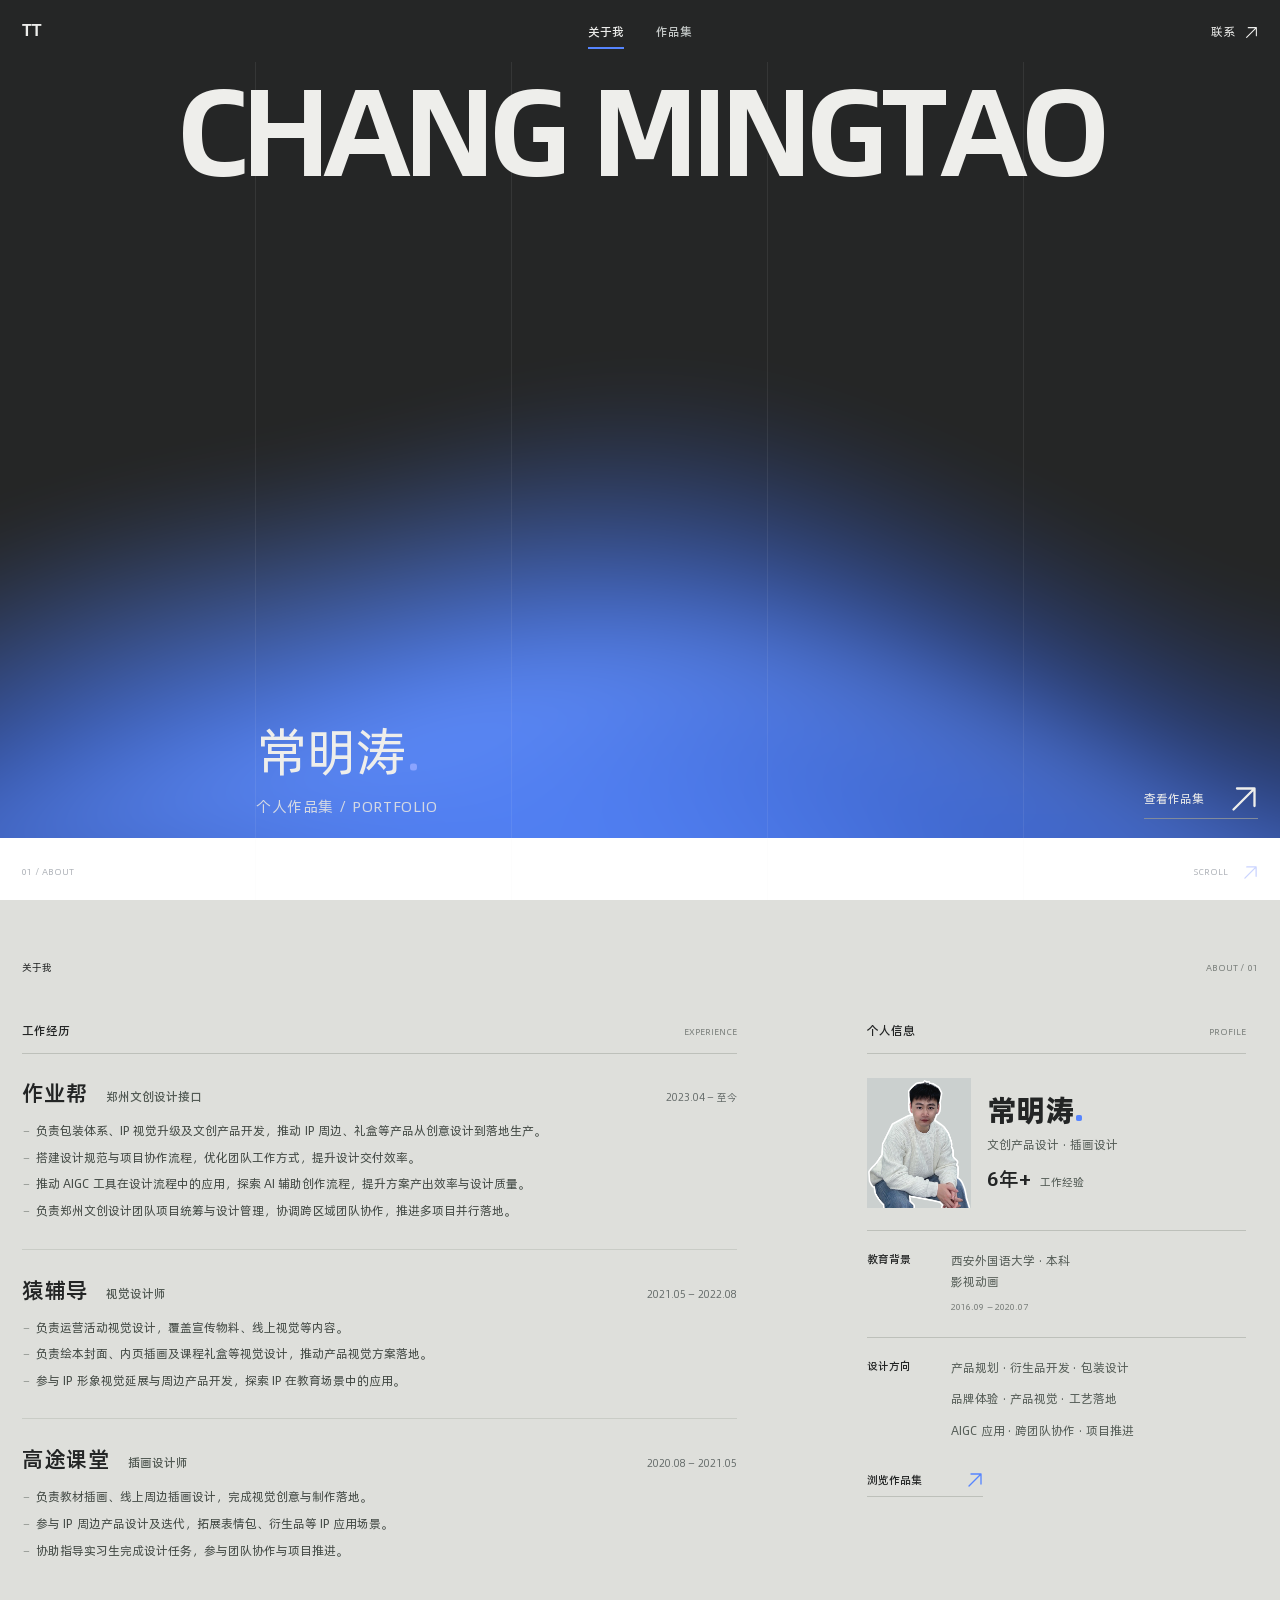
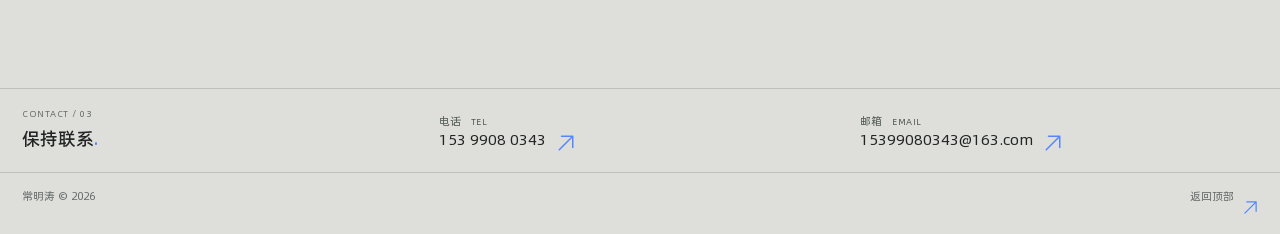
==== index.html @ 7da1fad6 "Remove closing page and return to workflow cover" ====
<!doctype html>
<html lang="zh-CN">
  <head>
    <meta charset="UTF-8" />
    <meta name="viewport" content="width=device-width, initial-scale=1.0" />
    <meta name="theme-color" content="#252626" />
    <meta name="description" content="常明涛的个人作品集：产品系列开发、产品设计、品牌视觉与设计流程，展示从创意到落地的文创设计实践。" />
    <meta property="og:type" content="website" />
    <meta property="og:locale" content="zh_CN" />
    <meta property="og:title" content="常明涛 — 个人作品集" />
    <meta property="og:description" content="产品系列开发 · 产品设计 · 品牌视觉 · 设计流程" />
    <title>常明涛 — 个人作品集</title>
    <link rel="icon" type="image/svg+xml" href="./favicon.svg" />
    <link rel="stylesheet" href="./styles-minimal.css?v=20261029-no-thanks" />
    <script src="./script-minimal.js?v=20261029-no-thanks" defer></script>
    <script src="./water-flow.js?v=20261028-cover33" defer></script>
  </head>
  <body data-view="about">
    <div class="site-background" aria-hidden="true"><div class="hero-grid"><i></i><i></i><i></i><i></i></div></div>
    <svg class="shape-definitions" width="0" height="0" aria-hidden="true" focusable="false">
      <defs>
        <!-- Matching quarter-width tabs; all four folder bodies share one top edge. -->
        <clipPath id="folderCover1" clipPathUnits="objectBoundingBox"><path d="M 0 .08 Q 0 .06 .006 .048 L .025 .012 Q .032 0 .045 0 H .205 Q .218 0 .225 .012 L .244 .048 Q .25 .06 .262 .06 H .988 Q 1 .06 1 .08 V .98 Q 1 1 .988 1 H .012 Q 0 1 0 .98 Z" /></clipPath>
        <clipPath id="folderCover2" clipPathUnits="objectBoundingBox"><path d="M .012 .06 H .25 L .275 .012 Q .282 0 .295 0 H .455 Q .468 0 .475 .012 L .5 .06 H .988 Q 1 .06 1 .08 V .98 Q 1 1 .988 1 H .012 Q 0 1 0 .98 V .08 Q 0 .06 .012 .06 Z" /></clipPath>
        <clipPath id="folderCover3" clipPathUnits="objectBoundingBox"><path d="M .012 .06 H .5 L .525 .012 Q .532 0 .545 0 H .705 Q .718 0 .725 .012 L .75 .06 H .988 Q 1 .06 1 .08 V .98 Q 1 1 .988 1 H .012 Q 0 1 0 .98 V .08 Q 0 .06 .012 .06 Z" /></clipPath>
        <clipPath id="folderCover4" clipPathUnits="objectBoundingBox"><path d="M .012 .06 H .738 Q .75 .06 .756 .048 L .775 .012 Q .782 0 .795 0 H .955 Q .968 0 .975 .012 L .994 .048 Q 1 .06 1 .08 V .98 Q 1 1 .988 1 H .012 Q 0 1 0 .98 V .08 Q 0 .06 .012 .06 Z" /></clipPath>
        <clipPath id="folderCoverMobile1" clipPathUnits="objectBoundingBox"><path d="M 0 .13 Q 0 .1 .006 .08 L .025 .02 Q .032 0 .045 0 H .205 Q .218 0 .225 .02 L .244 .08 Q .25 .1 .27 .1 H .98 Q 1 .1 1 .13 V .98 Q 1 1 .98 1 H .02 Q 0 1 0 .98 Z" /></clipPath>
        <clipPath id="folderCoverMobile2" clipPathUnits="objectBoundingBox"><path d="M .02 .1 H .25 L .275 .02 Q .282 0 .295 0 H .455 Q .468 0 .475 .02 L .5 .1 H .98 Q 1 .1 1 .13 V .98 Q 1 1 .98 1 H .02 Q 0 1 0 .98 V .13 Q 0 .1 .02 .1 Z" /></clipPath>
        <clipPath id="folderCoverMobile3" clipPathUnits="objectBoundingBox"><path d="M .02 .1 H .5 L .525 .02 Q .532 0 .545 0 H .705 Q .718 0 .725 .02 L .75 .1 H .98 Q 1 .1 1 .13 V .98 Q 1 1 .98 1 H .02 Q 0 1 0 .98 V .13 Q 0 .1 .02 .1 Z" /></clipPath>
        <clipPath id="folderCoverMobile4" clipPathUnits="objectBoundingBox"><path d="M .02 .1 H .73 Q .75 .1 .756 .08 L .775 .02 Q .782 0 .795 0 H .955 Q .968 0 .975 .02 L .994 .08 Q 1 .1 1 .13 V .98 Q 1 1 .98 1 H .02 Q 0 1 0 .98 V .13 Q 0 .1 .02 .1 Z" /></clipPath>
      </defs>
    </svg>
    <a class="skip-link" href="#main">跳到内容</a>
    <header class="site-header">
      <button class="brand-menu-button" type="button" aria-expanded="false" aria-controls="siteMenu" aria-label="打开网站导航"><span class="brand" aria-hidden="true"><span>T</span><span class="brand-reveal">I</span><span>T</span><span class="brand-reveal">O<span class="brand-underscore">_</span></span></span></button>
      <nav class="main-nav" aria-label="主导航">
        <a href="#about" data-view="about" aria-current="page">关于我</a>
        <a href="#portfolio" data-view="work">作品集</a>
      </nav>
      <a class="contact-link" href="#contact">联系 <span aria-hidden="true">↗</span></a>
    </header>

    <nav class="site-menu" id="siteMenu" aria-label="网站导航" aria-hidden="true" inert>
      <a href="#about">关于我<span>↗</span></a>
      <a href="#portfolio">作品集<span>↗</span></a>
      <a href="#work-collection">产品系列开发<span>↗</span></a>
      <a href="#work-product">产品设计<span>↗</span></a>
      <a href="#work-visual">品牌视觉设计<span>↗</span></a>
      <a href="#work-workflow">设计流程<span>↗</span></a>
      <a href="#contact">联系方式<span>↗</span></a>
    </nav>

    <main id="main" tabindex="-1">
      <section class="page about-page" id="aboutPage" aria-label="关于我">
        <div class="hero">
          <div class="hero-glow" aria-hidden="true"></div>
          <h1 class="name-title">CHANG MINGTAO</h1>
          <div class="hero-bottom">
            <div class="hero-identity"><p>常明涛<span aria-hidden="true">.</span></p><span>个人作品集 / PORTFOLIO</span></div>
            <a class="explore-link" href="#portfolio">查看作品集 <span aria-hidden="true">↗</span></a>
          </div>
          <div class="hero-foot"><span>01 / ABOUT</span><a href="#profile" aria-label="向下查看个人介绍">SCROLL <span aria-hidden="true">↓</span></a></div>
        </div>

        <section class="profile-section" id="profile" aria-labelledby="profileTitle">
          <div class="section-meta"><h2 id="profileTitle">关于我</h2><span>ABOUT / 01</span></div>
          <div class="profile-layout">
            <div class="experience-column">
              <h3 class="profile-label">工作经历 <span>EXPERIENCE</span></h3>
              <ol class="experience-list">
                <li>
                  <div class="experience-heading"><div class="experience-title"><h4>作业帮</h4><span class="experience-role">郑州文创设计接口</span></div><span class="experience-date">2023.04 — 至今</span></div>
                  <ul class="experience-description">
                    <li>负责包装体系、IP 视觉升级及文创产品开发，推动 IP 周边、礼盒等产品从创意设计到落地生产。</li>
                    <li>搭建设计规范与项目协作流程，优化团队工作方式，提升设计交付效率。</li>
                    <li>推动 AIGC 工具在设计流程中的应用，探索 AI 辅助创作流程，提升方案产出效率与设计质量。</li>
                    <li>负责郑州文创设计团队项目统筹与设计管理，协调跨区域团队协作，推进多项目并行落地。</li>
                  </ul>
                </li>
                <li>
                  <div class="experience-heading"><div class="experience-title"><h4>猿辅导</h4><span class="experience-role">视觉设计师</span></div><span class="experience-date">2021.05 — 2022.08</span></div>
                  <ul class="experience-description">
                    <li>负责运营活动视觉设计，覆盖宣传物料、线上视觉等内容。</li>
                    <li>负责绘本封面、内页插画及课程礼盒等视觉设计，推动产品视觉方案落地。</li>
                    <li>参与 IP 形象视觉延展与周边产品开发，探索 IP 在教育场景中的应用。</li>
                  </ul>
                </li>
                <li>
                  <div class="experience-heading"><div class="experience-title"><h4>高途课堂</h4><span class="experience-role">插画设计师</span></div><span class="experience-date">2020.08 — 2021.05</span></div>
                  <ul class="experience-description">
                    <li>负责教材插画、线上周边插画设计，完成视觉创意与制作落地。</li>
                    <li>参与 IP 周边产品设计及迭代，拓展表情包、衍生品等 IP 应用场景。</li>
                    <li>协助指导实习生完成设计任务，参与团队协作与项目推进。</li>
                  </ul>
                </li>
              </ol>
            </div>
            <aside class="personal-column" aria-label="个人信息">
              <h3 class="profile-label">个人信息 <span>PROFILE</span></h3>
              <div class="personal-heading">
                <div class="personal-name"><h4>常明涛<span aria-hidden="true">.</span></h4><p>文创产品设计 · 插画设计</p><div class="experience-years"><strong>6年+</strong><span>工作经验</span></div></div>
                <div class="portrait-placeholder"><img src="./assets/portfolio/portrait.webp" alt="常明涛的个人照片" width="900" height="1015" loading="lazy" /></div>
              </div>
              <div class="personal-block"><h4>教育背景</h4><p>西安外国语大学 · 本科</p><p>影视动画</p><span class="personal-date">2016.09 — 2020.07</span></div>
              <div class="personal-block personal-skills"><h4>设计方向</h4><p>产品规划 · 衍生品开发 · 包装设计</p><p>品牌体验 · 产品视觉 · 工艺落地</p><p>AIGC 应用 · 跨团队协作 · 项目推进</p></div>
              <a class="text-link" href="#portfolio">浏览作品集 <span aria-hidden="true">↗</span></a>
            </aside>
          </div>
        </section>
      </section>

      <section class="page work-page" id="workPage" aria-label="作品集" hidden>
        <div class="archive-heading">
          <h1>PORTFOLIO</h1>
          <div class="archive-foot"><span>01 — 04</span><p class="archive-note">产品 / 视觉 / 流程</p><a href="#work-collection">向下浏览 <span aria-hidden="true">↓</span></a></div>
        </div>
        <div class="work-list">
          <article class="work-entry" id="work-collection" data-folder="产品系列开发">
            <a class="folder-tab-link" href="#work-collection">产品系列开发</a>
            <div class="cover-image-slot"><img src="./assets/portfolio/doodle-collection.svg" alt="产品系列开发 · 手绘立方体" width="128" height="128" loading="lazy" /></div>
            <div class="project-index" role="group" aria-label="产品系列开发项目目录" tabindex="0">
              <div class="project-preview" aria-hidden="true"><img src="./assets/portfolio/hd/page-05.jpg" alt="" width="2400" height="1350" loading="lazy" /><span class="project-preview-caption">01 / 领航计划 · 水手分</span><span class="project-preview-hint">移入查看项目目录</span></div>
              <div class="project-index-label"><span><strong>产品系列开发</strong><span>PRODUCT COLLECTIONS</span></span><span>03 PROJECTS</span></div>
              <ol class="project-index-list">
                <li><button class="project-index-button" type="button" data-category="collection" data-project-title="领航计划 · 水手分" data-project-summary="围绕品牌 IP 雪球，建立 V1—V8 成长奖励机制，覆盖产品规划、商品设计、包装与打样。" aria-haspopup="dialog"><span class="project-order">01</span><span class="project-text"><strong>领航计划 · 水手分</strong></span><span class="project-direction" aria-hidden="true">↗</span></button></li>
                <li><button class="project-index-button" type="button" data-category="collection" data-project-title="品牌礼赠与用户运营商品" data-project-summary="以品牌 IP 为核心，开发 2026 日历、端午礼盒与积分商城商品，连接企业礼赠与用户日常场景。" aria-haspopup="dialog"><span class="project-order">02</span><span class="project-text"><strong>品牌礼赠与用户运营商品</strong></span><span class="project-direction" aria-hidden="true">↗</span></button></li>
                <li><button class="project-index-button" type="button" data-category="collection" data-project-title="阅读文创与续报激励" data-project-summary="将阅读内容转化为便笺本、夹子、徽章及旋转冰箱贴，延展阅读陪伴、互动与学习激励体验。" aria-haspopup="dialog"><span class="project-order">03</span><span class="project-text"><strong>阅读文创与续报激励</strong></span><span class="project-direction" aria-hidden="true">↗</span></button></li>
              </ol>
            </div>
            <div class="work-showcase"><button class="project-card" type="button" data-category="collection" aria-label="全屏查看产品系列开发作品" aria-haspopup="dialog"><span class="card-number">01 / 04</span><span class="card-cover-content"><span class="card-eyebrow">PRODUCT<br />COLLECTIONS</span></span><span class="card-arrow" aria-hidden="true">↗</span><span class="card-hint" aria-hidden="true">点击查看完整作品</span></button></div>
          </article>
          <article class="work-entry" id="work-product" data-folder="产品设计">
            <a class="folder-tab-link" href="#work-product">产品设计</a>
            <div class="cover-image-slot"><img src="./assets/portfolio/doodle-product.svg" alt="产品设计 · 手绘调色盘" width="128" height="128" loading="lazy" /></div>
            <div class="project-index" role="group" aria-label="产品设计项目目录" tabindex="0">
              <div class="project-preview" aria-hidden="true"><img src="./assets/portfolio/hd/page-29.jpg" alt="" width="2400" height="1350" loading="lazy" /><span class="project-preview-caption">01 / 超级自然拼读</span><span class="project-preview-hint">移入查看项目目录</span></div>
              <div class="project-index-label"><span><strong>产品设计</strong><span>PRODUCT DESIGN</span></span><span>04 PROJECTS</span></div>
              <ol class="project-index-list">
                <li><button class="project-index-button" type="button" data-category="product" data-project-title="超级自然拼读" data-project-summary="通过 26 字母 IP 系统与可动结构，将字母、发音与拼读关系转化为可视、可操作的学习体验。" aria-haspopup="dialog"><span class="project-order">01</span><span class="project-text"><strong>超级自然拼读</strong></span><span class="project-direction" aria-hidden="true">↗</span></button></li>
                <li><button class="project-index-button" type="button" data-category="product" data-project-title="双语阅读学习礼盒升级" data-project-summary="从 1.0 迭代至 2.0，围绕多阶段阅读、学习打卡与视觉风格，优化产品的长期使用体验。" aria-haspopup="dialog"><span class="project-order">02</span><span class="project-text"><strong>双语阅读学习礼盒升级</strong></span><span class="project-direction" aria-hidden="true">↗</span></button></li>
                <li><button class="project-index-button" type="button" data-category="product" data-project-title="猿编程系统班礼盒" data-project-summary="以动手搭建、设备连接和游戏控制，将编程中的输入、指令与反馈转化为实体互动体验。" aria-haspopup="dialog"><span class="project-order">03</span><span class="project-text"><strong>猿编程系统班礼盒</strong></span><span class="project-direction" aria-hidden="true">↗</span></button></li>
                <li><button class="project-index-button" type="button" data-category="product" data-project-title="其他礼盒设计" data-project-summary="包含满分英语大通关与个人 IP 产品，探索不同内容与使用场景中的产品表达。" aria-haspopup="dialog"><span class="project-order">04</span><span class="project-text"><strong>其他礼盒设计</strong></span><span class="project-direction" aria-hidden="true">↗</span></button></li>
              </ol>
            </div>
            <div class="work-showcase"><button class="project-card" type="button" data-category="product" aria-label="全屏查看产品设计作品" aria-haspopup="dialog"><span class="card-number">02 / 04</span><span class="card-cover-content"><span class="card-eyebrow">PRODUCT<br />DESIGN</span></span><span class="card-arrow" aria-hidden="true">↗</span><span class="card-hint" aria-hidden="true">点击查看完整作品</span></button></div>
          </article>
          <article class="work-entry" id="work-visual" data-folder="品牌视觉设计">
            <a class="folder-tab-link" href="#work-visual">品牌视觉设计</a>
            <div class="cover-image-slot"><img src="./assets/portfolio/doodle-visual.svg" alt="品牌视觉设计 · 手绘标签" width="128" height="128" loading="lazy" /></div>
            <div class="project-index" role="group" aria-label="品牌视觉设计项目目录" tabindex="0">
              <div class="project-preview" aria-hidden="true"><img src="./assets/portfolio/hd/page-45.jpg" alt="" width="2400" height="1350" loading="lazy" /><span class="project-preview-caption">01 / 校园招聘活动视觉</span><span class="project-preview-hint">移入查看项目目录</span></div>
              <div class="project-index-label"><span><strong>品牌视觉设计</strong><span>BRAND VISUAL DESIGN</span></span><span>03 PROJECTS</span></div>
              <ol class="project-index-list">
                <li><button class="project-index-button" type="button" data-category="visual" data-project-title="校园招聘活动视觉" data-project-summary="以统一主视觉延展招聘详情页、公众号与线下易拉宝，形成跨媒介的活动视觉系统。" aria-haspopup="dialog"><span class="project-order">01</span><span class="project-text"><strong>校园招聘活动视觉</strong></span><span class="project-direction" aria-hidden="true">↗</span></button></li>
                <li><button class="project-index-button" type="button" data-category="visual" data-project-title="城市主题 KV" data-project-summary="以城市标志性建筑结合中国风插画，应用于拉新礼盒教材封面，并支持系列化延展。" aria-haspopup="dialog"><span class="project-order">02</span><span class="project-text"><strong>城市主题 KV</strong></span><span class="project-direction" aria-hidden="true">↗</span></button></li>
                <li><button class="project-index-button" type="button" data-category="visual" data-project-title="传统文化视觉探索" data-project-summary="围绕元宵、七夕与中秋，提取传统文化符号与节日情感，探索当代东方视觉表达。" aria-haspopup="dialog"><span class="project-order">03</span><span class="project-text"><strong>传统文化视觉探索</strong></span><span class="project-direction" aria-hidden="true">↗</span></button></li>
              </ol>
            </div>
            <div class="work-showcase"><button class="project-card" type="button" data-category="visual" aria-label="全屏查看品牌视觉设计作品" aria-haspopup="dialog"><span class="card-number">03 / 04</span><span class="card-cover-content"><span class="card-eyebrow">BRAND VISUAL<br />DESIGN</span></span><span class="card-arrow" aria-hidden="true">↗</span><span class="card-hint" aria-hidden="true">点击查看完整作品</span></button></div>
          </article>
          <article class="work-entry" id="work-workflow" data-folder="设计流程">
            <a class="folder-tab-link" href="#work-workflow">设计流程</a>
            <div class="cover-image-slot"><img src="./assets/portfolio/doodle-workflow.svg" alt="设计流程 · 手绘循环箭头" width="128" height="128" loading="lazy" /></div>
            <div class="project-index" role="group" aria-label="设计流程项目目录" tabindex="0">
              <div class="project-preview" aria-hidden="true"><img src="./assets/portfolio/hd/page-56.jpg" alt="" width="2400" height="1350" loading="lazy" /><span class="project-preview-caption">01 / AIGC 封面视觉系统</span><span class="project-preview-hint">移入查看项目目录</span></div>
              <div class="project-index-label"><span><strong>设计流程</strong><span>DESIGN WORKFLOW</span></span><span>03 PROJECTS</span></div>
              <ol class="project-index-list">
                <li><button class="project-index-button" type="button" data-category="workflow" data-project-title="AIGC 封面视觉系统" data-project-summary="从受众与风格策略，到 AI 探索、关键词沉淀和版式控制，构建统一的系列封面视觉。" aria-haspopup="dialog"><span class="project-order">01</span><span class="project-text"><strong>AIGC 封面视觉系统</strong></span><span class="project-direction" aria-hidden="true">↗</span></button></li>
                <li><button class="project-index-button" type="button" data-category="workflow" data-project-title="设计流程优化" data-project-summary="针对高频物料建立分层流程，通过标准化模板与 AIGC 辅助，提升方案产出与视觉统一效率。" aria-haspopup="dialog"><span class="project-order">02</span><span class="project-text"><strong>设计流程优化</strong></span><span class="project-direction" aria-hidden="true">↗</span></button></li>
                <li><button class="project-index-button" type="button" data-category="workflow" data-project-title="关键词沉淀库" data-project-summary="基于真实设计需求，通过 Codex 辅助开发关键词管理工具，支持案例管理、标签检索与 Prompt 复制编辑。" aria-haspopup="dialog"><span class="project-order">03</span><span class="project-text"><strong>关键词沉淀库</strong></span><span class="project-direction" aria-hidden="true">↗</span></button></li>
              </ol>
            </div>
            <div class="work-showcase"><button class="project-card" type="button" data-category="workflow" aria-label="全屏查看设计流程作品" aria-haspopup="dialog"><span class="card-number">04 / 04</span><span class="card-cover-content"><span class="card-eyebrow">DESIGN<br />WORKFLOW</span></span><span class="card-arrow" aria-hidden="true">↗</span><span class="card-hint" aria-hidden="true">点击查看完整作品</span></button></div>
          </article>
        </div>
      </section>

      <section class="contact-section" id="contact" aria-labelledby="contactTitle">
        <div class="contact-intro"><span class="quiet-label">CONTACT / 03</span><h2 id="contactTitle">保持联系<span aria-hidden="true">.</span></h2></div>
        <address class="contact-methods">
          <div class="contact-method"><span class="contact-method-label">电话 <span>TEL</span></span><a class="contact-value" href="tel:15399080343">153 9908 0343</a><a class="contact-method-arrow" href="tel:15399080343" aria-label="拨打电话">↗</a></div>
          <div class="contact-method"><span class="contact-method-label">邮箱 <span>EMAIL</span></span><a class="contact-value" href="mailto:15399080343@163.com">15399080343@163.com</a><a class="contact-method-arrow" href="mailto:15399080343@163.com" aria-label="发送邮件">↗</a></div>
        </address>
      </section>
    </main>
    <footer class="site-footer"><span>常明涛 © 2026</span><a href="#top">返回顶部 <span aria-hidden="true">↑</span></a></footer>

    <dialog class="detail-dialog" id="projectDialog" aria-labelledby="detailTitle" aria-describedby="detailDescription">
      <div class="detail-header"><button class="detail-close" type="button" autofocus><span aria-hidden="true">←</span> 返回</button><span id="detailIndex">01 / 04</span><span>PROJECT</span></div>
      <div class="detail-layout">
        <aside class="detail-meta" tabindex="0" aria-label="项目目录与介绍，移入或聚焦展开">
          <span class="quiet-label" id="detailCategoryLabel">作品详情</span><h2 id="detailTitle">产品系列开发</h2>
          <p class="detail-description" id="detailDescription"></p>
          <dl class="detail-facts" id="detailFacts"></dl>
          <div class="detail-story" id="detailStory"></div>
          <nav class="detail-projects" id="detailProjects" aria-label="板块内项目"></nav>
        </aside>
        <div class="detail-images"><div class="detail-gallery" id="detailGallery"></div><button class="detail-next" type="button"><span class="detail-next-label">下一板块</span><span aria-hidden="true">→</span></button></div>
      </div>
    </dialog>
    <dialog class="image-dialog" id="imageDialog" aria-label="作品大图"><div class="image-toolbar"><span id="imageCaption"></span><button class="image-close" type="button" autofocus>关闭大图 <span aria-hidden="true">×</span></button></div><div class="image-stage"><img id="expandedImage" alt="" /></div></dialog>
  </body>
</html>
---- styles-minimal.css ----
@import url('./portfolio-font.css?v=20261029-local');

/* Local display face stays optional; Chinese text uses Alibaba's hosted web font. */
@font-face {
  font-family: 'Portfolio Display';
  src: local('Poppins-Black'), local('Poppins Black');
  font-style: normal;
  font-weight: 900;
  font-display: swap;
}

:root {
  --paper: #dedfdb;
  --ink: #232525;
  --dark: #252626;
  --cover-flow: #456fe9;
  --muted: #7c817d;
  --line: #bdc0ba;
  --blue: #5685ff;
  --header-height: 62px;
  --category-height: 0px;
  --gutter: 22px;
  --grid-columns: 12;
  --grid-gap: 14px;
  --font-cn: 'Portfolio Chinese', 'Alibaba PuHuiTi 2.0', 'PingFang SC', 'Microsoft YaHei', sans-serif;
  --sans: var(--font-cn);
  --display: 'Portfolio Display', 'Arial Black', Impact, sans-serif;
  --mono: 'SFMono-Regular', Consolas, var(--font-cn), monospace;
  font-family: var(--sans);
  font-weight: 450;
  font-synthesis: none;
  -webkit-font-smoothing: antialiased;
  text-rendering: optimizeLegibility;
}

* { box-sizing: border-box; }
html { scroll-behavior: smooth; scroll-padding-top: var(--header-height); }
html[data-view='work'] { scroll-snap-type: none; }
html[data-view='work'] .archive-heading,
html[data-view='work'] .work-entry,
html[data-view='work'] .contact-section { scroll-snap-align: none; scroll-snap-stop: normal; }
body { margin: 0; color: var(--ink); background: var(--dark); }
.site-background { position: fixed; inset: 0; z-index: 0; overflow: hidden; pointer-events: none; background: radial-gradient(ellipse at 65% 120%, var(--cover-flow), var(--dark) 68%); }
main, .site-footer { position: relative; z-index: 1; }
button, a { color: inherit; font: inherit; -webkit-tap-highlight-color: transparent; }
a { text-decoration: none; }
button { cursor: pointer; }
button, h1, h2, p { margin: 0; }
button { border: 0; }
[hidden] { display: none !important; }
.shape-definitions { position: absolute; overflow: hidden; pointer-events: none; }
::selection { color: white; background: var(--blue); }
a:focus-visible, button:focus-visible { outline: 2px solid var(--blue); outline-offset: 5px; }
main:focus { outline: none; }
.skip-link { position: fixed; left: var(--gutter); top: -80px; z-index: 100; padding: 12px; background: var(--paper); color: var(--ink); }
.skip-link:focus { top: 10px; }

.motion-ready .motion-reveal { opacity: 0; transform: translate3d(0, 22px, 0); transition: opacity .72s ease, transform .85s cubic-bezier(.2,.7,.2,1); }
.motion-ready .motion-reveal.is-visible { opacity: 1; transform: translate3d(0, 0, 0); }
.motion-ready .motion-stagger > * { opacity: 0; transform: translate3d(0, 13px, 0); transition: opacity .48s ease, transform .62s cubic-bezier(.2,.7,.2,1); }
.motion-ready .motion-stagger.is-visible > * { opacity: 1; transform: translate3d(0, 0, 0); }
.motion-ready .motion-stagger.is-visible > *:nth-child(2) { transition-delay: 70ms; }
.motion-ready .motion-stagger.is-visible > *:nth-child(3) { transition-delay: 130ms; }
.motion-ready .motion-stagger.is-visible > *:nth-child(4) { transition-delay: 190ms; }
.motion-ready .motion-stagger.is-visible > *:nth-child(5) { transition-delay: 250ms; }

.cover-transition-overlay { z-index: 30; pointer-events: none; overflow: hidden; }

.site-header {
  position: sticky;
  top: 0;
  z-index: 52;
  display: grid;
  grid-template-columns: repeat(var(--grid-columns), minmax(0, 1fr));
  column-gap: var(--grid-gap);
  align-items: center;
  height: var(--header-height);
  padding: 0 var(--gutter);
  color: var(--ink);
  background: var(--paper);
}
body[data-view='about'] .site-header { color: #ededeb; background: var(--dark); }
body[data-view='work'] .site-header { color: #ededeb; background: var(--dark); }
.brand-menu-button { position: relative; grid-column: 1 / span 3; justify-self: start; display: flex; align-items: center; min-width: 42px; min-height: 42px; padding: 8px 0; background: transparent; }
.brand { display: inline-flex; align-items: baseline; width: fit-content; font-family: Arial, var(--sans); font-size: 16px; font-weight: 700; }
.brand-reveal { display: inline-block; max-width: 0; overflow: hidden; opacity: 0; white-space: nowrap; transform: translateX(-4px); transition: max-width .42s cubic-bezier(.2,.8,.2,1), opacity .24s ease, transform .42s cubic-bezier(.2,.8,.2,1); }
.brand-underscore { color: var(--blue); }
.brand-menu-button:is(:hover, :focus-visible, [aria-expanded='true']) .brand-reveal { max-width: 2em; opacity: 1; transform: translateX(0); }
.brand-menu-indicator { position: relative; display: grid; align-content: center; gap: 4px; width: 22px; height: 18px; }
.brand-menu-indicator i { display: block; width: 20px; height: 1px; background: currentColor; transition: transform .25s, width .25s; }
.brand-menu-button[aria-expanded='true'] .brand-menu-indicator i:first-child { transform: translateY(2.5px) rotate(45deg); }
.brand-menu-button[aria-expanded='true'] .brand-menu-indicator i:last-child { transform: translateY(-2.5px) rotate(-45deg); }
.site-menu { position: fixed; inset: 0 0 auto; z-index: 50; display: grid; gap: 0; padding: 76px var(--gutter) 22px; color: #f2f2f2; background: #222424; border-bottom: 1px solid #ffffff20; opacity: 0; visibility: hidden; transform: translateY(-14px); transition: opacity .32s ease, transform .32s ease, visibility .32s; }
.site-menu.is-open { opacity: 1; visibility: visible; transform: translateY(0); }
.site-menu a { display: flex; align-items: center; justify-content: space-between; min-height: 42px; font-size: 25px; font-weight: 600; line-height: 1.25; transition: color .2s, transform .25s; }
.site-menu.is-open a { animation: menu-arrive .48s both; }
.site-menu.is-open a:nth-child(2) { animation-delay: 35ms; }
.site-menu.is-open a:nth-child(3) { animation-delay: 70ms; }
.site-menu.is-open a:nth-child(4) { animation-delay: 105ms; }
.site-menu.is-open a:nth-child(5) { animation-delay: 140ms; }
.site-menu.is-open a:nth-child(6) { animation-delay: 175ms; }
.site-menu.is-open a:nth-child(7) { animation-delay: 210ms; }
@keyframes menu-arrive { from { opacity: 0; transform: translate3d(0, 14px, 0); } to { opacity: 1; transform: translate3d(0, 0, 0); } }
.site-menu a span { color: var(--blue); font: 17px Arial, sans-serif; opacity: 0; transform: translate(-5px, 5px); transition: opacity .2s, transform .2s; }
.site-menu a:hover { color: #aebfff; transform: translateX(5px); }
.site-menu a:hover span { opacity: 1; transform: translate(0); }
body.menu-open .site-header { color: #f2f2f2; background: #222424; }
body.menu-open { overflow: hidden; }
body.menu-open main, body.menu-open .site-footer { filter: blur(5px); transition: filter .32s ease; }
body:not(.menu-open) main, body:not(.menu-open) .site-footer { transition: filter .32s ease; }
.main-nav { grid-column: 5 / span 4; justify-self: center; display: flex; align-items: center; gap: 32px; height: 100%; }
.main-nav a { position: relative; display: flex; align-items: center; height: 100%; color: #c3c7c6; font-size: 12px; font-weight: 600; transition: color .2s; }
.main-nav a:hover, .main-nav a[aria-current] { color: inherit; }
.main-nav a::after { position: absolute; right: 0; bottom: 13px; left: 0; height: 2px; background: var(--blue); content: ''; transform: scaleX(0); transition: transform .25s; }
.main-nav a[aria-current]::after { transform: scaleX(1); }
.contact-link { grid-column: 11 / span 2; justify-self: end; font-size: 12px; }
.contact-link span { display: inline-block; margin-left: 7px; transition: transform .2s; }
.contact-link:hover span { color: var(--blue); transform: translate(2px, -2px); }

/* The opening is a single typographic canvas, not a stack of content modules. */
.hero { position: relative; isolation: isolate; display: grid; grid-template-columns: repeat(var(--grid-columns), minmax(0, 1fr)); grid-template-rows: auto 1fr auto auto; column-gap: var(--grid-gap); min-height: calc(100svh - var(--header-height)); padding: 8px var(--gutter) 20px; overflow: hidden; background: transparent; color: #eeeeeb; }
.name-title { grid-column: 1 / -1; position: relative; z-index: 2; width: 100%; font-family: var(--font-cn); font-size: clamp(28px, 9.6vw, 210px); line-height: 1.04; letter-spacing: -.065em; font-weight: 900; text-align: center; white-space: nowrap; }
.hero-grid { position: absolute; inset: 0; z-index: 1; display: grid; grid-template-columns: repeat(5, minmax(0, 1fr)); pointer-events: none; }
.hero-grid i { position: relative; border-right: 1px solid rgba(235, 240, 240, .08); }
.hero-grid i::after { position: absolute; top: -32%; right: -1px; width: 2px; height: 32%; background: linear-gradient(180deg, transparent, #aebde45c 46%, #edf0f386 52%, transparent); filter: blur(.4px); animation: grid-light-pass 8.5s cubic-bezier(.45,0,.55,1) infinite; content: ''; }
.hero-grid i:nth-child(2)::after { animation-delay: -2.1s; }
.hero-grid i:nth-child(3)::after { animation-delay: -4.6s; }
.hero-grid i:nth-child(4)::after { animation-delay: -6.4s; }
@keyframes grid-light-pass { 0%, 12% { top: -32%; opacity: 0; } 20% { opacity: .9; } 78% { opacity: .7; } 100% { top: 104%; opacity: 0; } }
.hero-glow { display: none; }
.fluid-canvas { display: block; width: 100%; height: 100%; pointer-events: none; }
.site-background > .fluid-canvas { position: absolute; inset: 0; }
.hero-bottom { grid-column: 1 / -1; display: grid; grid-template-columns: repeat(var(--grid-columns), minmax(0, 1fr)); column-gap: var(--grid-gap); align-items: end; width: 100%; margin: auto 0 46px; padding-top: 180px; }
.hero-identity { grid-column: 3 / span 5; margin-left: calc(100vw / 30 - (2 * var(--gutter)) / 3 - var(--grid-gap) / 6); }
.hero-identity p { margin-bottom: 14px; font-size: 52px; font-weight: 450; line-height: 1.15; letter-spacing: -.025em; }
.hero-identity p > span { color: #8ba4ff; }
.hero-identity > span { color: #d3d8e4; font-size: 15px; font-weight: 450; line-height: 1.5; letter-spacing: .04em; }
.explore-link { grid-column: 10 / span 3; justify-self: end; display: flex; align-items: center; gap: 26px; flex-shrink: 0; padding-bottom: 5px; border-bottom: 1px solid #818b9c; font-size: 12px; }
.explore-link span { font-size: 24px; line-height: 1; transition: transform .2s; }
.explore-link:hover span { transform: translate(3px, -3px); }
.hero-foot { grid-column: 1 / -1; display: flex; justify-content: space-between; font: 9px var(--mono); color: #b1b5bb; }
.hero-foot a span { margin-left: 12px; color: #cbd5ff; }

.section-meta { display: flex; align-items: center; justify-content: space-between; font-size: 10px; }
.section-meta h2 { font-size: inherit; font-weight: 450; }
.section-meta > :last-child { font: 9px var(--mono); color: var(--muted); }
.profile-section { padding: 60px var(--gutter) 100px; scroll-margin-top: 20px; background: var(--paper); }
.profile-section > .section-meta { margin-bottom: 48px; }
.profile-layout { display: grid; grid-template-columns: repeat(var(--grid-columns), minmax(0, 1fr)); column-gap: var(--grid-gap); align-items: start; }
.experience-column { grid-column: 1 / span 7; min-width: 0; }
.personal-column { grid-column: 9 / span 4; min-width: 0; padding-inline: 12px; }
.profile-label { display: flex; align-items: baseline; justify-content: space-between; gap: 16px; margin: 0 0 24px; padding-bottom: 14px; border-bottom: 1px solid var(--line); font-size: 12px; font-weight: 600; }
.profile-label > span { color: var(--muted); font: 9px var(--mono); }
.experience-list { margin: 0; padding: 0; list-style: none; }
.experience-list > li { padding: 0 0 27px; }
.experience-list > li + li { padding-top: 25px; border-top: 1px solid #c9ccc6; }
.experience-heading { display: flex; align-items: baseline; justify-content: space-between; gap: 20px; }
.experience-title { display: flex; align-items: baseline; flex-wrap: wrap; gap: 18px; min-width: 0; }
.experience-heading h4 { margin: 0; font-size: 22px; font-weight: 750; }
.experience-date { color: #656c6a; font: 10px/1.6 var(--mono); white-space: nowrap; }
.experience-role { color: #535b55; font-size: 12px; font-weight: 450; }
.experience-title .experience-role { font-weight: 600; }
.experience-description { display: grid; gap: 6px; max-width: 47em; margin: 13px 0 0; padding: 0 5% 0 14px; color: #414843; font-size: 12px; font-weight: 450; line-height: 1.72; list-style: '—  '; }
.experience-description > li { padding: 0; }
.experience-description > li::marker { color: #8b918b; font-size: 10px; }
.personal-heading { display: flex; flex-direction: row-reverse; justify-content: flex-end; align-items: center; gap: 16px; }
.personal-name { min-width: 0; }
.personal-name h4 { margin: 0 0 6px; font-size: 30px; line-height: 1.2; font-weight: 1000; letter-spacing: -.04em; }
.personal-name h4 > span { color: var(--blue); }
.personal-name p { color: #535b55; font-size: 12px; font-weight: 450; line-height: 1.72; }
.personal-name p:first-of-type { margin: 0; font: 450 12px/1.7 var(--sans); }
.portrait-placeholder { position: relative; flex: 0 0 104px; width: 104px; height: 130px; overflow: hidden; background: #cbd0cf; }
.portrait-placeholder img { display: block; width: 100%; height: 100%; object-fit: cover; object-position: center top; }
.personal-block { display: grid; grid-template-columns: 68px minmax(0, 1fr); column-gap: 16px; margin-top: 22px; padding-top: 20px; border-top: 1px solid var(--line); }
.personal-block h4 { grid-column: 1; grid-row: 1 / span 4; margin: 0; font-size: 11px; font-weight: 600; }
.personal-block p { color: #535b55; font-size: 12px; font-weight: 450; line-height: 1.72; }
.personal-block p, .personal-date { grid-column: 2; }
.personal-block:nth-of-type(3) p + p { margin-top: 7px; }
.personal-date { display: block; margin-top: 8px; color: var(--muted); font: 9px/1.6 var(--mono); }
.experience-years { display: flex; align-items: baseline; gap: 9px; margin-top: 10px; color: #535b55; }
.experience-years strong { color: var(--ink); font-size: 20px; font-weight: 750; }
.experience-years span { font-size: 11px; font-weight: 450; }
.personal-skills { row-gap: 4px; }
.personal-skills h4 { grid-row: 1 / span 3; }
.personal-skills p { margin: 0; }
.personal-column .text-link { margin-top: 22px; font-size: 11px; font-weight: 600; }
.quiet-label { font-size: 11px; font-weight: 450; color: #686f69; line-height: 1.5; }
.text-skeleton { display: flex; flex-direction: column; gap: 13px; margin: 32px 0; }
.text-skeleton i { display: block; width: 100%; height: 16px; background: #bfc3bc; }
.text-skeleton i:nth-child(2) { width: 88%; }
.text-skeleton i:last-child { width: 62%; }
.text-skeleton-small { gap: 10px; margin: 40px 0 50px; }
.text-skeleton-small i { height: 5px; background: #c8cbc4; }
.text-skeleton-small i:nth-child(2) { width: 97%; }
.text-skeleton-small i:nth-child(3) { width: 86%; }
.text-skeleton-small i:last-child { width: 48%; }
.text-link { display: flex; width: fit-content; gap: 45px; padding: 8px 0; border-bottom: 1px solid var(--line); font-size: 12px; }
.text-link span { color: var(--blue); }

/* The four existing categories become four large, sequential cover frames. */
.work-page { padding: 0 var(--gutter); }
.archive-heading { position: relative; isolation: isolate; display: grid; grid-template-columns: repeat(var(--grid-columns), minmax(0, 1fr)); grid-template-rows: 1fr auto; column-gap: var(--grid-gap); align-items: start; min-height: calc(100svh - var(--header-height)); margin: 0 calc(-1 * var(--gutter)); padding: clamp(32px, 7svh, 80px) var(--gutter) 24px; overflow: clip; }
.archive-heading { background: transparent; }
.archive-heading h1 { grid-column: 1 / -1; color: #eeeeeb; font-family: var(--display); font-size: clamp(48px, 16.5vw, 360px); line-height: .98; letter-spacing: -.025em; font-weight: 900; text-align: center; white-space: nowrap; }
.archive-heading h1, .archive-foot { transform: translate3d(var(--archive-exit, 0px), 0, 0); }
.archive-foot { grid-column: 1 / -1; display: grid; grid-template-columns: repeat(var(--grid-columns), minmax(0, 1fr)); column-gap: var(--grid-gap); align-items: baseline; color: #b1b5bb; font: 400 11px/20px var(--mono); }
.archive-foot > span { grid-column: 1 / span 2; }
.archive-note { grid-column: 5 / span 4; justify-self: center; color: #b8bec9; font: 400 11px/20px var(--sans); letter-spacing: .12em; white-space: nowrap; }
.archive-foot a { grid-column: 10 / span 3; justify-self: end; display: flex; align-items: baseline; gap: 24px; padding: 8px 0; color: #eeeeeb; font: 400 11px/20px var(--sans); }
.archive-foot a span { align-self: center; color: var(--blue); font-size: 19px; line-height: 20px; transition: transform .2s; }
.archive-foot a:hover span { transform: translateY(4px); }
.work-list { padding-top: 0; }
.work-entry { position: sticky; top: calc(var(--header-height) + var(--stack-depth, 0px)); display: grid; grid-template-columns: minmax(0, .8fr) minmax(320px, 1.2fr); grid-template-areas: 'cover directory'; gap: clamp(16px, 2vw, 28px); align-items: stretch; height: calc(100svh - var(--header-height) - var(--stack-depth, 0px)); min-height: calc(100svh - var(--header-height) - var(--stack-depth, 0px)); margin: 0; padding: 0; overflow: visible; scroll-margin-top: var(--stack-depth, 0px); background: transparent; transform-origin: center top; box-shadow: 0 -14px 34px #23252512; }
.work-entry:nth-child(1) { z-index: 1; --folder-left: 0%; --folder-clip: url(#folderCover1); --folder-mobile-clip: url(#folderCoverMobile1); }
.work-entry:nth-child(2) { z-index: 2; --folder-left: 25%; --folder-clip: url(#folderCover2); --folder-mobile-clip: url(#folderCoverMobile2); }
.work-entry:nth-child(3) { z-index: 3; --folder-left: 50%; --folder-clip: url(#folderCover3); --folder-mobile-clip: url(#folderCoverMobile3); }
.work-entry:nth-child(4) { z-index: 4; --folder-left: 75%; --folder-clip: url(#folderCover4); --folder-mobile-clip: url(#folderCoverMobile4); }
.work-entry { --card-inset: 34px; --stack-depth: 0px; --folder-fill: transparent; clip-path: var(--folder-clip); background-color: var(--folder-fill); transition: background-color .24s ease; }
.work-entry.is-current { --folder-fill: #e5e6e3; }
.work-entry.is-upcoming { --folder-fill: #c8cbc9; }
.work-entry.is-stacked { --folder-fill: #c9cac6; }
@media (hover: hover) and (pointer: fine) {
  .work-entry:hover { --folder-fill: #ebedea; }
}
.work-entry:focus-within { --folder-fill: #ebedea; }
.folder-tab-link { position: absolute; z-index: 3; top: 0; left: var(--folder-left); display: grid; place-items: center; width: 25%; height: 6%; padding: 0 18px; color: #454b55; font-size: 14px; font-weight: 750; line-height: 1.5; white-space: nowrap; transition: color .24s ease; }
.folder-tab-link:hover, .folder-tab-link:focus-visible { color: var(--blue); }
.folder-tab-link:focus-visible { outline-offset: -7px; }
.work-entry.is-current .folder-tab-link,
.work-entry .folder-tab-link[aria-current='true'] { color: var(--blue); font-weight: 900; background: transparent; }
.work-entry.is-upcoming .folder-tab-link { color: #62686d; background: transparent; }
.work-entry.is-upcoming:nth-child(n) .project-card,
.work-entry.is-stacked:nth-child(n) .project-card { background: transparent; filter: none; }
.work-entry:nth-child(1) { --folder-back: #c9cac6; }
.work-entry:nth-child(2) { --folder-back: #c9cac6; }
.work-entry:nth-child(3) { --folder-back: #c9cac6; }
.work-entry:nth-child(4) { --folder-back: #c9cac6; }
.work-entry.is-upcoming .project-card::before,
.work-entry.is-upcoming .project-card::after,
.work-entry.is-stacked .project-card::before,
.work-entry.is-stacked .project-card::after { opacity: 0; animation-play-state: paused; }
.work-entry.is-stacked .folder-tab-link { color: #62686d; font-weight: 750; background: transparent; }
.work-entry.is-stacked .folder-tab-link:hover { color: var(--blue); }
.cover-image-slot { position: absolute; z-index: 1; left: var(--card-inset); bottom: 76px; width: clamp(96px, 9vw, 128px); aspect-ratio: 1; pointer-events: none; }
.cover-image-slot img { display: block; width: 100%; height: 100%; object-fit: contain; }
#work-visual .cover-image-slot { bottom: 82px; }
.work-entry.is-stacked .cover-image-slot { visibility: hidden; }
.work-entry { box-shadow: none; }
.work-entry.is-stacked .card-number,
.work-entry.is-stacked .card-cover-content,
.work-entry.is-stacked .card-arrow,
.work-entry.is-stacked .card-hint,
.work-entry.is-stacked .project-index { visibility: hidden; }
.work-showcase { position: absolute; inset: 0; z-index: 0; min-width: 0; }
.project-card { position: relative; display: block; width: 100%; height: 100%; min-height: 0; padding: 0; overflow: clip; border: 0; border-radius: 0; background: transparent; color: var(--ink); text-align: left; }
.project-card { clip-path: var(--folder-clip); }
.project-card::before { content: none; }
.work-entry.is-current:nth-child(n) .project-card { background: transparent; }
.card-number { position: absolute; top: calc(6% + 18px); right: var(--card-inset); font: 9px var(--mono); }
.card-cover-content { position: absolute; z-index: 1; top: calc(6% + 34px); left: var(--card-inset); display: grid; max-width: calc(40% - var(--card-inset)); transform: none; text-align: left; }
#work-product .card-cover-content { top: calc(6% + 52px); }
#work-visual .card-cover-content { top: calc(6% + 22px); }
#work-workflow .card-cover-content { top: calc(6% + 64px); }
.card-cover-content .card-eyebrow { color: var(--blue); font-size: 34px; font-weight: 900; line-height: 1.08; overflow-wrap: anywhere; }
.card-cross { position: absolute; top: 50%; left: 50%; width: 15px; height: 15px; transform: translate(-50%, -50%); }
.card-cross::before, .card-cross::after { position: absolute; background: currentColor; opacity: .5; content: ''; }
.card-cross::before { top: 7px; width: 15px; height: 1px; }
.card-cross::after { left: 7px; width: 1px; height: 15px; }
.card-arrow { position: absolute; bottom: 23px; left: var(--card-inset); display: grid; place-items: center; width: 24px; height: 24px; border: 1px solid #9298a0; border-radius: 50%; color: #34373b; font: 14px/1 Arial, sans-serif; transition: background .25s, color .25s, border-color .25s; }
.card-hint { position: absolute; left: calc(var(--card-inset) + 34px); bottom: 23px; display: flex; align-items: center; min-height: 24px; color: #42484b; font-size: 11px; font-weight: 600; opacity: 1; transition: color .2s; }
.project-card:hover, .project-card:focus-visible { filter: none; }
.project-card:hover::before, .project-card:focus-visible::before { opacity: 1; }
.project-card:hover .card-arrow, .project-card:focus-visible .card-arrow { color: white; background: var(--blue); border-color: var(--blue); }
.project-card:hover .card-hint, .project-card:focus-visible .card-hint { color: var(--blue); }
.entry-caption { display: none; }
.entry-caption h2 { font-size: 19px; font-weight: 750; letter-spacing: -.025em; }
.entry-caption > span { color: var(--muted); font: 10px var(--mono); }
.project-index { position: relative; z-index: 2; grid-area: directory; align-self: stretch; display: flex; flex-direction: column; justify-content: center; min-width: 0; margin: 0; padding: 20px var(--card-inset); background: transparent; }
.project-preview { position: absolute; top: 50%; left: var(--card-inset); right: var(--card-inset); pointer-events: none; transform: translateY(-50%); transition: opacity .2s ease, transform .3s cubic-bezier(.2,.7,.2,1); }
.project-preview img { display: block; width: 100%; height: auto; aspect-ratio: 16 / 9; object-fit: contain; border-radius: 6px; }
.project-preview-caption { display: block; margin-top: 10px; color: #343b3b; font-size: 12px; font-weight: 600; line-height: 1.4; }
.project-preview-hint { display: block; margin-top: 4px; color: #606771; font-size: 10px; font-weight: 450; }
@media (hover: hover) and (pointer: fine) {
  .project-index-label, .project-index-list { position: relative; z-index: 1; opacity: 0; visibility: hidden; transform: translateY(12px); pointer-events: none; transition: opacity .2s ease, transform .3s cubic-bezier(.2,.7,.2,1), visibility 0s .2s; }
  .project-index:is(:hover, :focus-within) .project-preview { opacity: 0; visibility: hidden; transform: translateY(calc(-50% - 10px)); }
  .project-index:is(:hover, :focus-within) .project-index-label,
  .project-index:is(:hover, :focus-within) .project-index-list { opacity: 1; visibility: visible; transform: translateY(0); pointer-events: auto; transition-delay: 0s; }
}
@media (hover: none) {
  .project-preview { display: none; }
}
.project-index-label { display: flex; justify-content: space-between; align-items: baseline; gap: 12px; padding-bottom: 16px; border-bottom: 1px solid #b9bfbd; color: #656c6a; font-size: 11px; font-weight: 450; line-height: 1.5; }
.project-index-label > span:first-child { display: grid; gap: 5px; min-width: 0; }
.project-index-label strong { color: var(--ink); font-size: 27px; font-weight: 750; }
.project-cover-summary { color: #535b55; font-size: 12px; font-weight: 450; }
.project-index-label > span:last-child { font: 10px var(--mono); letter-spacing: .04em; white-space: nowrap; }
.project-index-list { display: grid; grid-template-columns: 1fr; margin: 0; padding: 0; list-style: none; }
.project-index-list li { min-width: 0; border-bottom: 1px solid #c3c8c5; }
.project-index-button { display: grid; grid-template-columns: 34px minmax(0, 1fr) 18px; align-items: center; gap: 12px; width: 100%; min-height: clamp(60px, 8svh, 76px); padding: 8px 8px 8px 0; background: transparent; text-align: left; transition: padding .24s cubic-bezier(.2,.8,.2,1), background-color .2s; }
.project-index-button:hover, .project-index-button:focus-visible { padding-left: 8px; background: #dce2e3; }
.project-order { align-self: center; padding-top: 0; color: #707b80; font: 11px/1.5 var(--mono); }
.project-text { display: grid; gap: 3px; min-width: 0; }
.project-text strong { font-size: 16px; font-weight: 600; line-height: 1.45; transition: color .2s; }
.project-text > span { display: block; color: #69716b; font-size: 10px; font-weight: 450; line-height: 1.5; }
.project-direction { justify-self: end; color: #59626a; font-size: 20px; transition: color .2s, transform .2s; }
.project-index-button:hover .project-text strong, .project-index-button:focus-visible .project-text strong, .project-index-button:hover .project-direction, .project-index-button:focus-visible .project-direction { color: var(--blue); }
.project-index-button:hover .project-direction, .project-index-button:focus-visible .project-direction { transform: translate(2px, -2px) rotate(5deg); }
.project-index-button:hover .project-direction, .project-index-button:focus-visible .project-direction { transform: translate(2px, -2px); }

.contact-section { position: relative; z-index: 1; display: grid; grid-template-columns: repeat(var(--grid-columns), minmax(0, 1fr)); column-gap: var(--grid-gap); align-items: end; padding: 18px var(--gutter) 20px; border-top: 1px solid var(--line); background: var(--paper); font-family: var(--font-cn); }
.contact-intro { grid-column: 1 / span 3; display: flex; flex-direction: column; justify-content: space-between; min-height: 44px; }
.contact-intro > .quiet-label { font: 9px var(--mono); letter-spacing: .06em; }
.contact-intro h2 { margin-top: 8px; font-size: 18px; line-height: 1.3; font-weight: 600; }
.contact-intro h2 span { color: var(--blue); }
.contact-methods { grid-column: 5 / -1; display: grid; grid-template-columns: repeat(2, minmax(0, 1fr)); gap: 24px; margin: 0; align-self: stretch; font-style: normal; }
.contact-method { display: grid; grid-template-columns: max-content 20px; grid-template-rows: 1fr auto; justify-content: start; align-items: end; column-gap: 9px; row-gap: 0; padding: 0; border: 0; }
.contact-method-label { grid-column: 1 / -1; display: flex; gap: 10px; align-items: baseline; color: #535b55; font-size: 11px; font-weight: 450; }
.contact-method-label > span { font: 9px var(--mono); letter-spacing: .06em; }
.contact-value { align-self: end; min-width: 0; font-family: var(--font-cn); font-size: 15px; font-weight: 450; line-height: 1.5; overflow-wrap: anywhere; user-select: text; }
.contact-method-arrow { justify-self: end; color: var(--blue); font: 17px Arial, sans-serif; transition: transform .2s; }
.contact-value:hover { color: var(--blue); }
.contact-method-arrow { justify-self: end; color: var(--blue); font: 17px Arial, sans-serif; transition: transform .2s; }
.contact-method-arrow:hover { transform: translate(2px, -2px); }
.site-footer { display: flex; align-items: baseline; justify-content: space-between; gap: 16px; min-height: 56px; margin: 0; padding: 15px var(--gutter) 19px; border-top: 1px solid var(--line); background: var(--paper); color: #656c6a; font-family: var(--font-cn); font-size: 11px; font-weight: 450; line-height: 1.5; }
.site-footer a { display: inline-flex; align-items: baseline; gap: 9px; white-space: nowrap; transition: color .2s; }
.site-footer a:hover { color: var(--blue); }
.site-footer a span { margin-left: 0; color: var(--blue); font: 15px/1 Arial, sans-serif; }

/* A separate, quiet detail canvas; native dialog keeps focus and Escape intact. */
.detail-dialog { position: fixed; inset: 0; width: 100%; max-width: none; height: 100%; max-height: none; margin: 0; padding: 0 var(--gutter) 26px; border: 0; background: #e3e4e0; color: var(--ink); overflow-y: auto; overscroll-behavior: contain; }
.detail-dialog::backdrop { background: #20292c45; }
.detail-dialog[open] { animation: detail-arrive .62s cubic-bezier(.22,.8,.22,1) both; }
.detail-dialog[open]::backdrop { animation: detail-backdrop .62s ease both; }
@keyframes detail-arrive { from { transform: translate3d(100%, 0, 0); } to { transform: translate3d(0, 0, 0); } }
@keyframes detail-backdrop { from { opacity: 0; } to { opacity: 1; } }
body.detail-open { overflow: hidden; }
.detail-header { position: sticky; top: 0; z-index: 10; display: grid; grid-template-columns: 1fr auto 1fr; align-items: center; height: var(--header-height); background: #e3e4e0; }
.detail-header > span { color: var(--muted); font: 9px var(--mono); }
.detail-header > span:last-child { justify-self: end; }
.detail-close { display: flex; align-items: center; gap: 12px; width: fit-content; padding: 8px 0; background: none; font-size: 12px; }
.detail-close > span { color: var(--blue); font-size: 18px; }
.detail-close:focus-visible { outline-offset: 3px; }
.detail-layout { display: grid; grid-template-columns: repeat(var(--grid-columns), minmax(0, 1fr)); column-gap: clamp(20px, 2vw, 36px); align-items: start; }
.detail-meta { grid-column: 1 / span 3; position: sticky; top: var(--header-height); display: flex; flex-direction: column; max-height: calc(100svh - var(--header-height)); overflow-y: auto; scrollbar-width: thin; padding: 24px 4% 24px 0; }
@media (min-width: 1001px) and (hover: hover) and (pointer: fine) {
  .detail-layout { grid-template-columns: 48px minmax(0, 1fr); column-gap: 22px; transition: grid-template-columns .36s cubic-bezier(.2,.75,.2,1); }
  .detail-layout:has(.detail-meta:is(:hover, :focus-within)) { grid-template-columns: clamp(280px, 28vw, 400px) minmax(0, 1fr); }
  .detail-meta { grid-column: 1; z-index: 2; min-width: 0; height: calc(100svh - var(--header-height)); max-height: none; overflow: hidden; padding: 24px 0; border-right: 1px solid var(--line); outline-offset: -2px; }
  .detail-meta:is(:hover, :focus-within) { overflow-y: auto; padding-right: 16px; }
  .detail-meta > * { opacity: 0; visibility: hidden; transform: translateX(-12px); transition: opacity .22s, transform .3s, visibility .22s; }
  .detail-meta:is(:hover, :focus-within) > * { opacity: 1; visibility: visible; transform: none; }
  .detail-layout .detail-images { grid-column: 2; min-width: 0; }
}
.detail-meta h2 { margin: 16px 0; font-size: clamp(25px, 2.6vw, 40px); font-weight: 750; line-height: 1.35; letter-spacing: -.04em; outline: none; }
.detail-description { margin: 14px 0 18px; color: #505753; font-size: 12px; font-weight: 450; line-height: 1.7; }
.detail-facts { display: grid; gap: 8px; margin: 0 0 18px; padding: 12px 0; border-top: 1px solid var(--line); border-bottom: 1px solid var(--line); }
.detail-facts > div { display: grid; grid-template-columns: 62px minmax(0, 1fr); gap: 12px; }
.detail-facts dt { color: #747c75; font-size: 11px; font-weight: 350; line-height: 1.8; }
.detail-facts dd { margin: 0; font-size: 11px; font-weight: 450; line-height: 1.8; }
.detail-story { display: grid; gap: 10px; }
.detail-story h3, .detail-projects h3 { margin: 0 0 5px; font-size: 11px; font-weight: 600; }
.detail-story p { color: #454d47; font-size: 12px; font-weight: 450; line-height: 1.7; }
.detail-projects { margin-top: 20px; }
.detail-projects h3 { margin-bottom: 8px; }
.detail-project-link { display: grid; grid-template-columns: 19px minmax(0, 1fr) 14px; gap: 9px; width: 100%; padding: 12px 0; border-top: 1px solid var(--line); text-align: left; background: transparent; font-size: 11px; font-weight: 450; line-height: 1.6; }
.detail-project-link > span:first-child { padding-top: 2px; color: var(--muted); font: 9px/1.6 var(--mono); }
.detail-project-link > span:last-child { color: var(--blue); }
.detail-project-link:hover, .detail-project-link[aria-current] { color: var(--blue); }
.detail-images { grid-column: 4 / span 9; display: grid; gap: 18px; }
.detail-gallery { display: grid; gap: 28px; }
.detail-figure { min-width: 0; margin: 0; }
.detail-image-button { position: relative; display: block; width: 100%; padding: 0; background: #d1d4cd; cursor: zoom-in; }
.detail-image-button img { display: block; width: 100%; height: auto; object-fit: contain; }
.image-zoom-hint { position: absolute; right: 12px; bottom: 12px; padding: 8px 12px; color: white; background: #232525d9; font-size: 10px; font-weight: 350; opacity: 0; transition: opacity .2s; }
.detail-image-button:hover .image-zoom-hint, .detail-image-button:focus-visible .image-zoom-hint { opacity: 1; }
.detail-figure figcaption { display: flex; justify-content: space-between; gap: 20px; margin-top: 11px; color: #747c75; font-size: 10px; font-weight: 350; line-height: 1.7; }
.detail-figure figcaption > span:last-child { flex-shrink: 0; font: 9px/1.7 var(--mono); }
.detail-next { display: flex; justify-content: space-between; padding: 22px 0; border-top: 1px solid var(--line); background: none; text-align: left; font-size: 12px; }
.detail-next > span:last-child { color: var(--blue); font-size: 18px; }
.image-dialog { position: fixed; inset: 0; width: 100%; max-width: none; height: 100%; max-height: none; margin: 0; padding: 0; border: 0; color: #eee; background: #202222; }
.image-dialog::backdrop { background: #202222; }
.image-toolbar { position: sticky; top: 0; z-index: 1; display: flex; justify-content: space-between; align-items: center; gap: 20px; min-height: var(--header-height); padding: 12px var(--gutter); background: #202222; font-size: 11px; font-weight: 350; }
.image-close { display: flex; align-items: center; gap: 14px; flex-shrink: 0; padding: 6px 0; color: inherit; background: transparent; }
.image-close span { color: #8ba4ff; font: 24px Arial, sans-serif; }
.image-stage { display: grid; align-items: center; min-height: calc(100% - var(--header-height)); overflow: auto; }
.image-stage img { display: block; width: 100%; min-width: 1000px; height: auto; margin: auto; }

@media (min-width: 1700px) {
  :root { --gutter: 32px; --category-height: 0px; }
  .hero-identity p { font-size: 64px; }
  .project-card { max-height: none; }
}

@media (min-width: 701px) and (max-width: 1000px) {
  .work-entry { grid-template-columns: minmax(0, 1fr) minmax(280px, .9fr); gap: 20px; }
  .project-index-label strong { font-size: 21px; }
  .project-index-button { grid-template-columns: 21px minmax(0, 1fr) 14px; gap: 7px; min-height: 52px; }
  .project-text strong { font-size: 13px; }
  .experience-column { grid-column: 1 / span 6; }
  .personal-column { grid-column: 8 / span 5; }
  .personal-heading { gap: 16px; }
  .personal-name h4 { font-size: 26px; }
  .portrait-placeholder { flex-basis: 84px; width: 84px; height: 105px; }
  .experience-heading { flex-wrap: wrap; gap: 8px; }
  .experience-title { gap: 10px; }
}

@media (max-width: 700px) {
  :root { --gutter: 14px; --header-height: 58px; --category-height: 0px; --grid-columns: 4; --grid-gap: 9px; }
  .brand-menu-button { grid-column: 1; gap: 6px; }
  .brand { font-size: 14px; }
  .brand-menu-indicator { width: 16px; height: 16px; font-size: 12px; }
  .main-nav { grid-column: 2 / span 2; gap: 20px; }
  .main-nav a, .contact-link { font-size: 11px; }
  .contact-link { grid-column: 4; }
  .contact-link span { margin-left: 3px; }
  .main-nav a::after { bottom: 12px; }
  .hero { padding-top: 18px; padding-bottom: 18px; min-height: calc(96svh - var(--header-height)); }
  .hero-bottom { width: 100%; margin: auto 0 55px; padding-top: 180px; gap: var(--grid-gap); }
  .hero-identity { grid-column: 1 / span 2; margin-left: 0; }
  .hero-identity p { margin-bottom: 10px; font-size: 34px; }
  .hero-identity > span { font-size: 12px; }
  .explore-link { grid-column: 3 / span 2; gap: 14px; font-size: 11px; }
  .explore-link span { font-size: 20px; }
  .hero-foot { font-size: 8px; }
  .profile-section { padding-top: 36px; padding-bottom: 55px; }
  .profile-section > .section-meta { margin-bottom: 32px; }
  .profile-layout { row-gap: 40px; }
  .experience-column, .personal-column { grid-column: 1 / -1; }
  .personal-column { order: -1; padding-inline: 8px; }
  .personal-heading { gap: 12px; }
  .personal-block { column-gap: 12px; }
  .profile-label { margin-bottom: 20px; }
  .experience-heading { gap: 12px; }
  .experience-title { gap: 8px; }
  .experience-heading h4 { font-size: 20px; }
  .experience-role { font-size: 11px; }
  .experience-date { font-size: 9px; }
  .experience-description { padding-right: 0; font-size: 12px; }
  .experience-list > li { padding-bottom: 26px; }
  .experience-list > li + li { padding-top: 26px; }
  .experience-list > li:last-child { padding-bottom: 0; }
  .portrait-placeholder { flex-basis: 88px; width: 88px; height: 110px; }
  .text-skeleton { margin: 26px 0; }
  .text-skeleton i { height: 12px; }
  .text-skeleton-small { margin: 30px 0; }
  .text-skeleton-small i { height: 4px; }
  .archive-heading { padding-top: 42px; padding-bottom: 18px; }
  .archive-foot { grid-template-columns: repeat(var(--grid-columns), minmax(0, 1fr)); }
  .archive-foot > span { grid-column: 1; }
  .archive-note { grid-column: 2 / span 2; font-size: 9px; letter-spacing: .03em; }
  .archive-foot a { grid-column: 4; }
  .archive-foot { font-size: 9px; }
  .archive-foot a { gap: 8px; font-size: 9px; white-space: nowrap; }
  .work-list { padding-top: 0; }
  .work-entry { position: relative; top: auto; grid-template-columns: repeat(var(--grid-columns), minmax(0, 1fr)); grid-template-rows: minmax(210px, 40svh) 1fr; gap: 12px; height: calc(100svh - var(--header-height)); min-height: calc(100svh - var(--header-height)); margin: 0; padding: 10px 0; }
  .work-entry:nth-child(n) { --card-inset: 18px; --stack-depth: 0px; clip-path: none; }
  .work-entry.is-stacked .card-number,
  .work-entry.is-stacked .card-cover-content,
  .work-entry.is-stacked .card-arrow,
  .work-entry.is-stacked .card-hint,
  .work-entry.is-stacked .project-index { visibility: visible; }
  .work-entry.is-stacked .cover-image-slot { visibility: visible; }
  .work-entry.is-stacked:nth-child(n) .project-card,
  .work-entry.is-upcoming:nth-child(n) .project-card { background: transparent; }
  .work-entry.is-stacked .folder-tab-link,
  .work-entry.is-upcoming .folder-tab-link { color: #62686d; background: transparent; font-weight: 750; }
  .folder-tab-link { top: 10px; height: max(21px, 4svh); font-size: 11px; padding: 0 5px; }
  .cover-image-slot, #work-product .cover-image-slot, #work-visual .cover-image-slot, #work-workflow .cover-image-slot { left: 18px; right: auto; top: 25svh; bottom: auto; width: 76px; }
  .project-card { clip-path: var(--folder-mobile-clip); }
  .work-entry { grid-template-areas: 'cover cover cover cover' 'directory directory directory directory'; }
  .work-showcase { position: relative; inset: auto; grid-area: cover; grid-column: 1 / -1; }
  .project-index { grid-area: directory; grid-column: 1 / -1; }
  .project-card { aspect-ratio: auto; height: 100%; min-height: 0; border-radius: 0; }
  .card-number { top: calc(10% + 13px); right: 13px; font-size: 8px; }
  .card-arrow { bottom: 13px; left: auto; right: 13px; width: 24px; height: 24px; font-size: 14px; }
  .entry-caption { display: none; }
  .project-index { margin-bottom: 0; padding: 4px var(--card-inset) 10px; }
  .project-preview { display: none; }
  .project-index-label, .project-index-list { opacity: 1; visibility: visible; transform: none; pointer-events: auto; }
  .card-hint { left: 18px; bottom: 13px; font-size: 9px; }
  .project-index-label { align-items: flex-start; }
  .project-index-label > span:first-child { display: grid; gap: 3px; }
  .project-index-label > span:last-child { font-size: 8px; }
  .project-index-label strong { font-size: 16px; }
  .project-cover-summary { font-size: 11px; }
  .project-index-list { grid-template-columns: 1fr; }
  .project-index-button { grid-template-columns: 20px minmax(0, 1fr) 14px; gap: 7px; min-height: 48px; padding: 6px 8px 6px 0; }
  .project-text strong { font-size: 11px; }
  .project-order { font-size: 8px; }
  .card-cover-content, #work-product .card-cover-content, #work-visual .card-cover-content, #work-workflow .card-cover-content { top: calc(10% + 18px); left: 18px; max-width: 76%; }
  .card-cover-content .card-eyebrow { font-size: 20px; font-weight: 900; }
  .card-number { top: calc(10% + 13px); right: 13px; max-width: 40%; text-align: right; font-size: 8px; }
  .contact-section { row-gap: 14px; align-items: stretch; padding-top: 16px; padding-bottom: 18px; }
  .contact-intro, .contact-methods { grid-column: 1 / -1; }
  .contact-intro { min-height: auto; gap: 5px; }
  .contact-intro h2 { margin: 0; font-size: 18px; }
  .contact-methods { grid-template-columns: 1fr; gap: 12px; }
  .contact-method { grid-template-columns: minmax(0, 1fr) 20px; grid-template-rows: auto auto; column-gap: 5px; row-gap: 3px; padding: 0; }
  .contact-method-label { grid-column: 1 / -1; display: flex; gap: 8px; font-size: 10px; }
  .contact-method-label > span { font-size: 8px; }
  .contact-value { grid-column: 1; font-size: 13px; align-self: end; }
  .contact-method-arrow { grid-row: 2; }
  .quiet-label { font-size: 10px; }
  .site-footer { min-height: 52px; padding: 15px var(--gutter) 17px; font-size: 10px; }
  .detail-layout { grid-template-columns: repeat(var(--grid-columns), minmax(0, 1fr)); row-gap: 22px; }
  .detail-meta { grid-column: 1 / -1; position: static; max-height: none; overflow: visible; padding: 20px 0 10px; }
  .detail-meta h2 { margin: 12px 0; font-size: 29px; }
  .detail-meta .text-skeleton { display: none; }
  .detail-images { grid-column: 1 / -1; }
  .detail-description { max-width: 45em; }
  .detail-facts > div { grid-template-columns: 64px minmax(0, 1fr); }
  .detail-gallery { gap: 24px; }
  .image-zoom-hint { opacity: 1; }
  .detail-figure figcaption { font-size: 10px; gap: 12px; }
}

@media (max-width: 360px) {
  .hero-identity p { font-size: 30px; }
}

@media (hover: none) {
  .card-hint { display: none; }
  .project-card:hover { filter: none; }
}

@media (prefers-reduced-motion: reduce) {
  *, *::before, *::after { scroll-behavior: auto !important; transition-duration: .01ms !important; animation-duration: .01ms !important; }
  .work-entry { transform: none !important; }
  .archive-heading h1, .archive-foot { transform: none !important; }
}

/* Vector arrows avoid platform-dependent emoji rendering, especially on iOS. */
:is(.contact-link span, .site-menu a span, .explore-link span, .hero-foot a span,
    .text-link span, .archive-foot a span, .project-direction, .card-arrow,
    .contact-method-arrow, .site-footer a span, .detail-close > span,
    .detail-next > span:last-child, .detail-project-link > span:last-child) {
  --arrow-shape: url('./assets/icons/arrow-up-right.svg');
  display: inline-grid;
  place-items: center;
  width: var(--arrow-size, 16px);
  height: var(--arrow-size, 16px);
  font-size: 0 !important;
  line-height: 0;
  vertical-align: middle;
}
:is(.contact-link span, .site-menu a span, .explore-link span, .hero-foot a span,
    .text-link span, .archive-foot a span, .project-direction, .card-arrow,
    .contact-method-arrow, .site-footer a span, .detail-close > span,
    .detail-next > span:last-child, .detail-project-link > span:last-child)::after,
:is(.project-preview-hint, .card-hint, .image-zoom-hint)::after {
  content: '';
  display: block;
  width: var(--arrow-size, 16px);
  height: var(--arrow-size, 16px);
  background: currentColor;
  -webkit-mask: var(--arrow-shape, url('./assets/icons/arrow-up-right.svg')) center / contain no-repeat;
  mask: var(--arrow-shape, url('./assets/icons/arrow-up-right.svg')) center / contain no-repeat;
}
.contact-link span { --arrow-size: 13px; }
.site-menu a span { --arrow-size: 18px; }
.explore-link span { --arrow-size: 28px; }
:is(.hero-foot a span, .archive-foot a span) { --arrow-shape: url('./assets/icons/arrow-down.svg'); --arrow-size: 15px; }
.text-link span { --arrow-size: 16px; }
.project-direction { --arrow-size: 20px; }
.card-arrow { --arrow-size: 24px; }
.card-arrow::after { width: 14px !important; height: 14px !important; }
.contact-method-arrow { --arrow-size: 18px; }
.site-footer a span { --arrow-shape: url('./assets/icons/arrow-up.svg'); --arrow-size: 15px; }
.detail-close > span { --arrow-shape: url('./assets/icons/arrow-left.svg'); --arrow-size: 18px; }
.detail-next > span:last-child { --arrow-shape: url('./assets/icons/arrow-right.svg'); --arrow-size: 19px; }
.detail-project-link > span:last-child { --arrow-size: 14px; }
:is(.project-preview-hint, .image-zoom-hint)::after { display: inline-block; width: 12px; height: 12px; margin-left: 4px; vertical-align: -2px; }
.card-hint { gap: 4px; }
.card-hint::after { width: 12px !important; height: 12px !important; }
.detail-figure.image-unavailable .detail-image-button::after {
  content: '图片暂时未加载，点击重试';
  position: absolute;
  inset: 0;
  display: grid;
  place-items: center;
  color: #505753;
  background: #d1d4cd;
  font-size: 12px;
  font-weight: 600;
}

@media (max-width: 680px) {
  .explore-link span { --arrow-size: 28px; }
  .project-direction { --arrow-size: 14px; }
}
@media (hover: none) {
  .site-menu.is-open a span { opacity: 1; transform: none; }
}
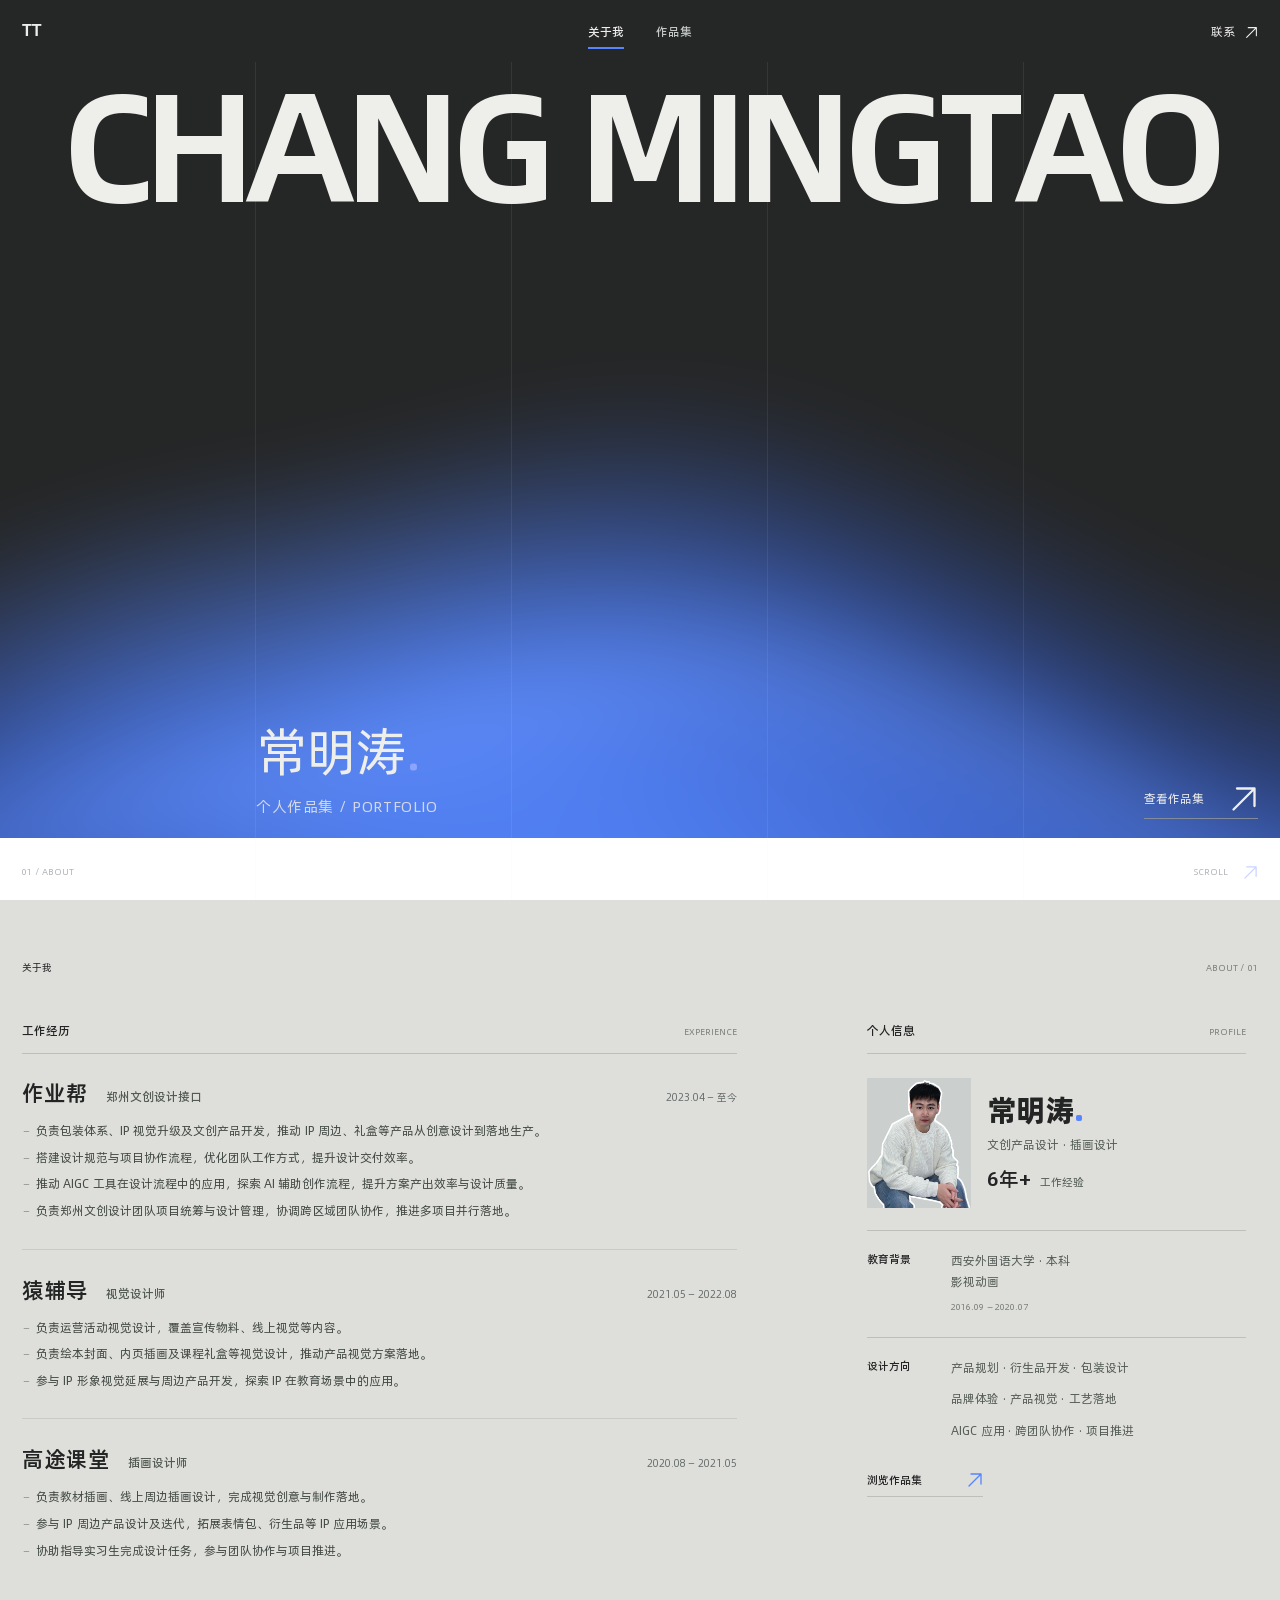
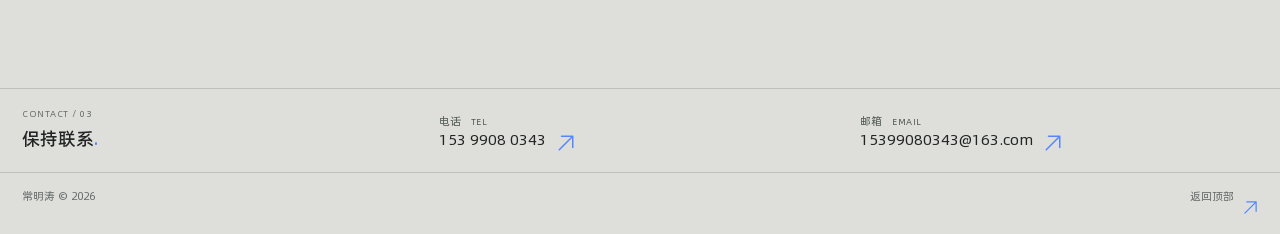
==== commit 9e47c1d4: "Match about cover title width to portfolio" ====
--- a/index.html
+++ b/index.html
@@ -11,7 +11,7 @@
     <meta property="og:description" content="产品系列开发 · 产品设计 · 品牌视觉 · 设计流程" />
     <title>常明涛 — 个人作品集</title>
     <link rel="icon" type="image/svg+xml" href="./favicon.svg" />
-    <link rel="stylesheet" href="./styles-minimal.css?v=20261029-no-thanks" />
+    <link rel="stylesheet" href="./styles-minimal.css?v=20261029-title-width" />
     <script src="./script-minimal.js?v=20261029-no-thanks" defer></script>
     <script src="./water-flow.js?v=20261028-cover33" defer></script>
   </head>
--- a/styles-minimal.css
+++ b/styles-minimal.css
@@ -119,7 +119,7 @@
 
 /* The opening is a single typographic canvas, not a stack of content modules. */
 .hero { position: relative; isolation: isolate; display: grid; grid-template-columns: repeat(var(--grid-columns), minmax(0, 1fr)); grid-template-rows: auto 1fr auto auto; column-gap: var(--grid-gap); min-height: calc(100svh - var(--header-height)); padding: 8px var(--gutter) 20px; overflow: hidden; background: transparent; color: #eeeeeb; }
-.name-title { grid-column: 1 / -1; position: relative; z-index: 2; width: 100%; font-family: var(--font-cn); font-size: clamp(28px, 9.6vw, 210px); line-height: 1.04; letter-spacing: -.065em; font-weight: 900; text-align: center; white-space: nowrap; }
+.name-title { grid-column: 1 / -1; position: relative; z-index: 2; width: 100%; font-family: var(--font-cn); font-size: clamp(35px, 12.006vw, 262.6px); line-height: 1.04; letter-spacing: -.065em; font-weight: 900; text-align: center; white-space: nowrap; }
 .hero-grid { position: absolute; inset: 0; z-index: 1; display: grid; grid-template-columns: repeat(5, minmax(0, 1fr)); pointer-events: none; }
 .hero-grid i { position: relative; border-right: 1px solid rgba(235, 240, 240, .08); }
 .hero-grid i::after { position: absolute; top: -32%; right: -1px; width: 2px; height: 32%; background: linear-gradient(180deg, transparent, #aebde45c 46%, #edf0f386 52%, transparent); filter: blur(.4px); animation: grid-light-pass 8.5s cubic-bezier(.45,0,.55,1) infinite; content: ''; }
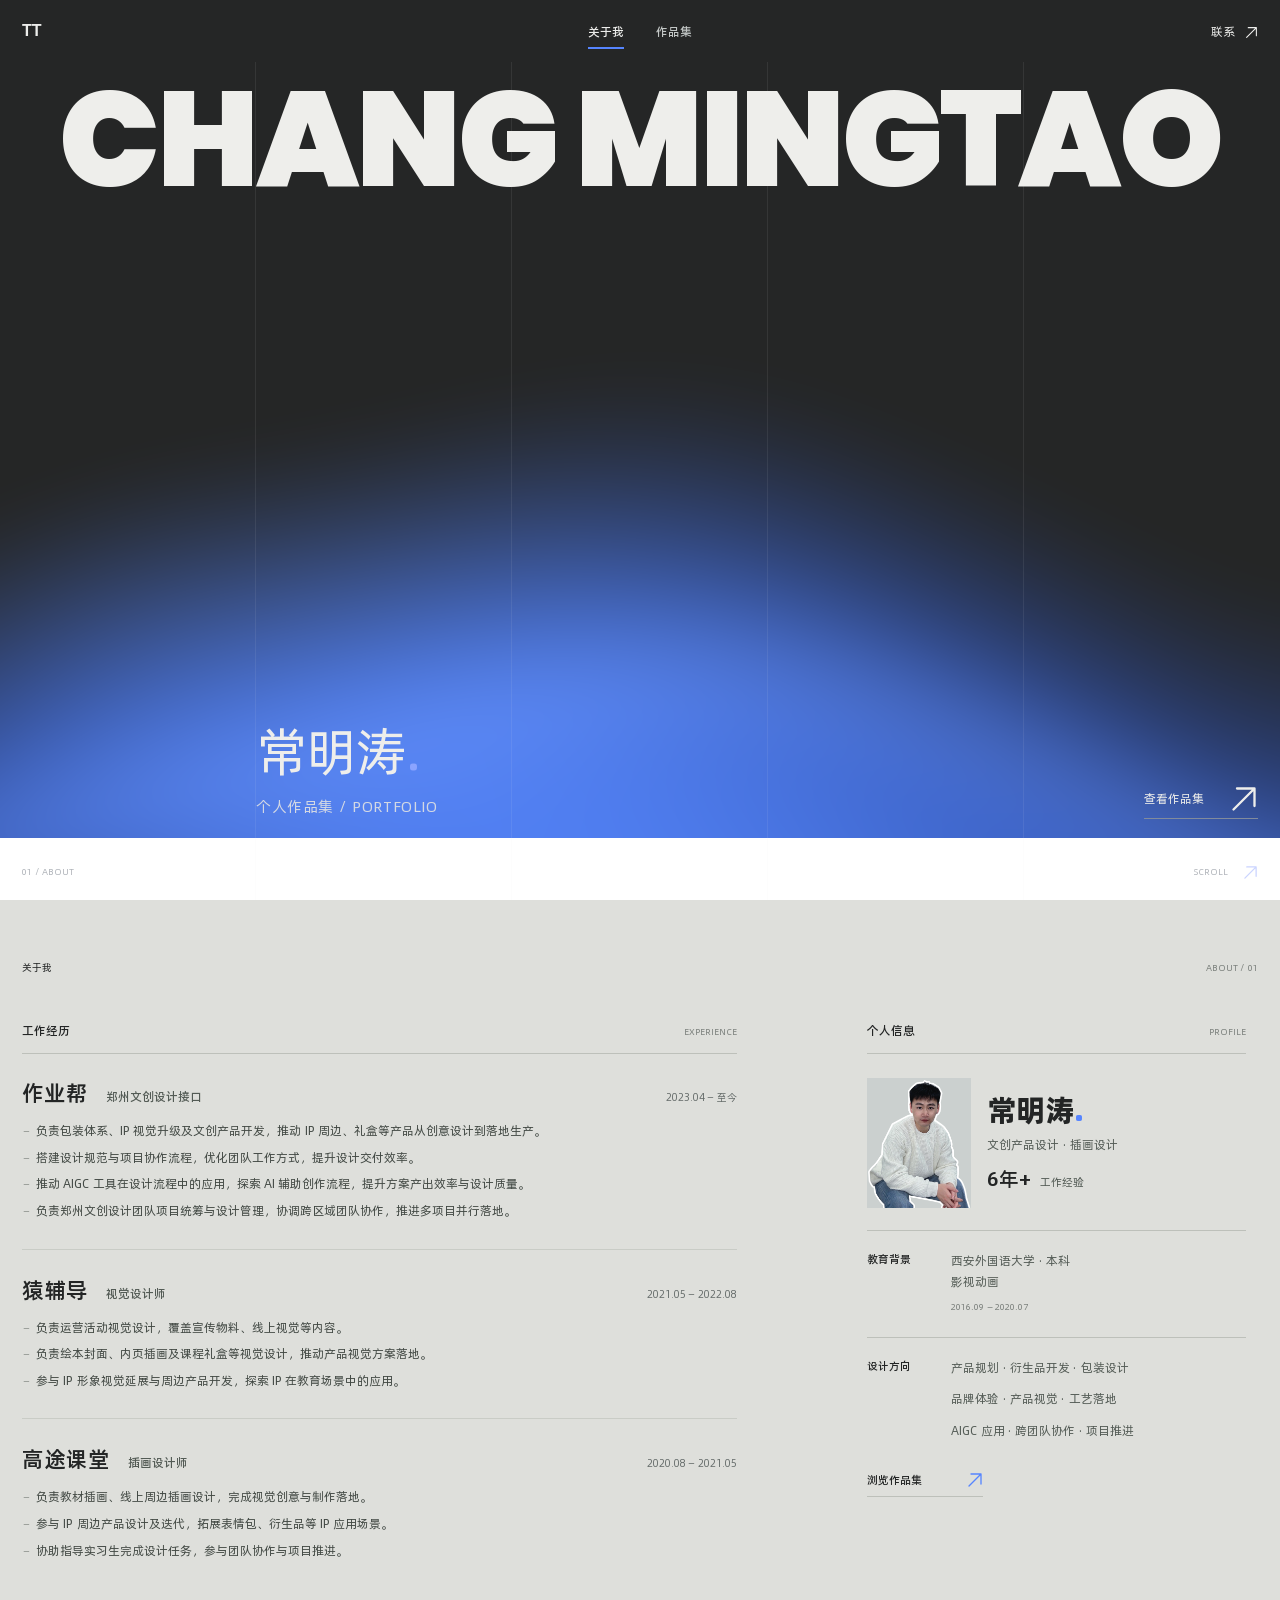
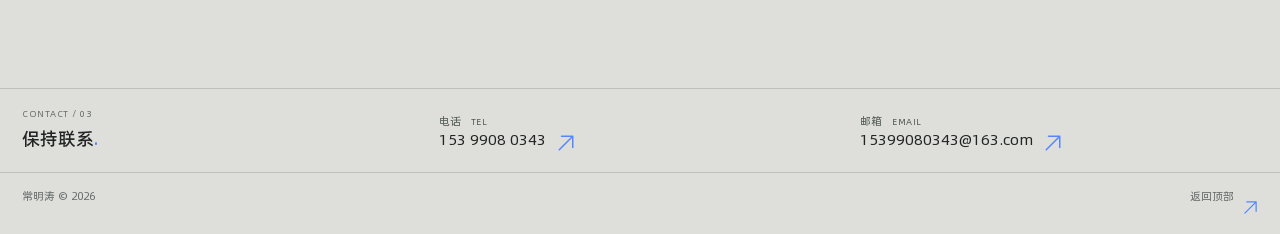
==== commit 400a7f9a: "Unify English titles with bundled Poppins Black and add mobile preview" ====
--- a/index.html
+++ b/index.html
@@ -11,7 +11,8 @@
     <meta property="og:description" content="产品系列开发 · 产品设计 · 品牌视觉 · 设计流程" />
     <title>常明涛 — 个人作品集</title>
     <link rel="icon" type="image/svg+xml" href="./favicon.svg" />
-    <link rel="stylesheet" href="./styles-minimal.css?v=20261029-title-width" />
+    <link rel="preload" href="./assets/fonts/Poppins-Black.ttf" as="font" type="font/ttf" crossorigin />
+    <link rel="stylesheet" href="./styles-minimal.css?v=20261029-unified-display" />
     <script src="./script-minimal.js?v=20261029-no-thanks" defer></script>
     <script src="./water-flow.js?v=20261028-cover33" defer></script>
   </head>
--- a/styles-minimal.css
+++ b/styles-minimal.css
@@ -1,9 +1,9 @@
 @import url('./portfolio-font.css?v=20261029-local');
 
-/* Local display face stays optional; Chinese text uses Alibaba's hosted web font. */
+/* Ship the display face so every device uses the same English title shapes. */
 @font-face {
   font-family: 'Portfolio Display';
-  src: local('Poppins-Black'), local('Poppins Black');
+  src: url('./assets/fonts/Poppins-Black.ttf') format('truetype');
   font-style: normal;
   font-weight: 900;
   font-display: swap;
@@ -119,7 +119,7 @@
 
 /* The opening is a single typographic canvas, not a stack of content modules. */
 .hero { position: relative; isolation: isolate; display: grid; grid-template-columns: repeat(var(--grid-columns), minmax(0, 1fr)); grid-template-rows: auto 1fr auto auto; column-gap: var(--grid-gap); min-height: calc(100svh - var(--header-height)); padding: 8px var(--gutter) 20px; overflow: hidden; background: transparent; color: #eeeeeb; }
-.name-title { grid-column: 1 / -1; position: relative; z-index: 2; width: 100%; font-family: var(--font-cn); font-size: clamp(35px, 12.006vw, 262.6px); line-height: 1.04; letter-spacing: -.065em; font-weight: 900; text-align: center; white-space: nowrap; }
+.name-title { grid-column: 1 / -1; position: relative; z-index: 2; width: 100%; font-family: var(--display); font-size: clamp(30.5px, 10.462vw, 228.8px); line-height: 1.04; letter-spacing: -.025em; font-weight: 900; text-align: center; white-space: nowrap; }
 .hero-grid { position: absolute; inset: 0; z-index: 1; display: grid; grid-template-columns: repeat(5, minmax(0, 1fr)); pointer-events: none; }
 .hero-grid i { position: relative; border-right: 1px solid rgba(235, 240, 240, .08); }
 .hero-grid i::after { position: absolute; top: -32%; right: -1px; width: 2px; height: 32%; background: linear-gradient(180deg, transparent, #aebde45c 46%, #edf0f386 52%, transparent); filter: blur(.4px); animation: grid-light-pass 8.5s cubic-bezier(.45,0,.55,1) infinite; content: ''; }
@@ -261,7 +261,7 @@
 #work-product .card-cover-content { top: calc(6% + 52px); }
 #work-visual .card-cover-content { top: calc(6% + 22px); }
 #work-workflow .card-cover-content { top: calc(6% + 64px); }
-.card-cover-content .card-eyebrow { color: var(--blue); font-size: 34px; font-weight: 900; line-height: 1.08; overflow-wrap: anywhere; }
+.card-cover-content .card-eyebrow { color: var(--blue); font-family: var(--display); font-size: 34px; font-weight: 900; line-height: 1.08; overflow-wrap: anywhere; }
 .card-cross { position: absolute; top: 50%; left: 50%; width: 15px; height: 15px; transform: translate(-50%, -50%); }
 .card-cross::before, .card-cross::after { position: absolute; background: currentColor; opacity: .5; content: ''; }
 .card-cross::before { top: 7px; width: 15px; height: 1px; }
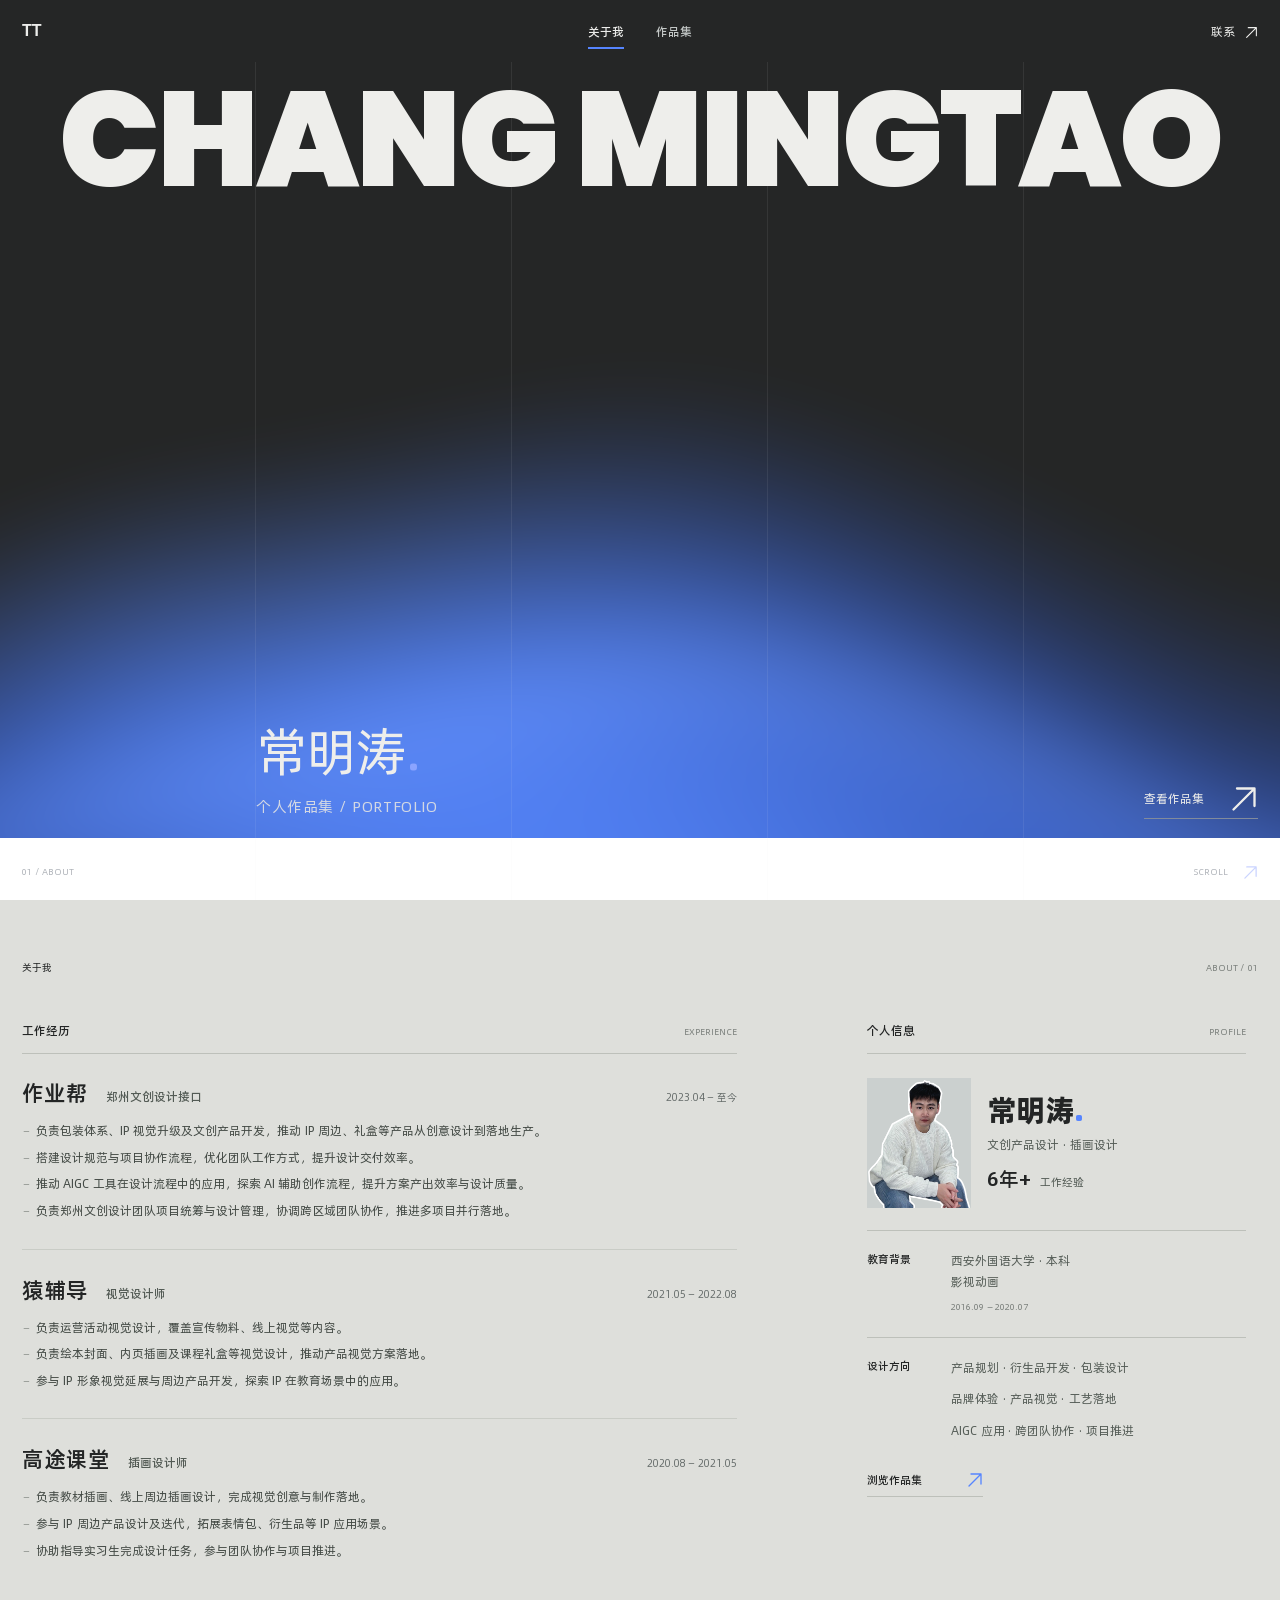
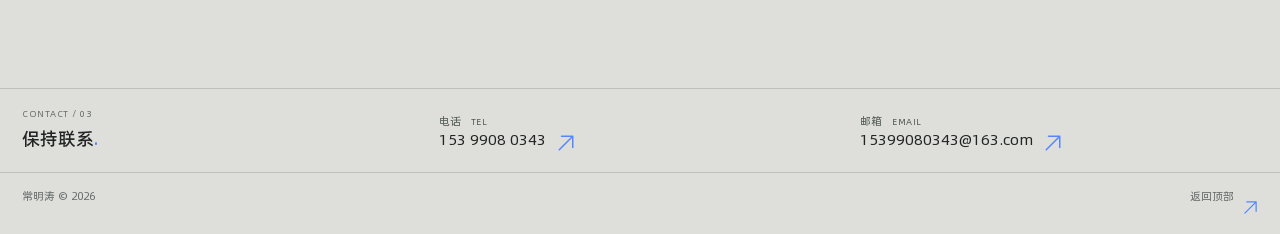
==== commit 5e3555a7: "Fix portfolio previews hidden on mobile and touch screens" ====
--- a/index.html
+++ b/index.html
@@ -12,7 +12,7 @@
     <title>常明涛 — 个人作品集</title>
     <link rel="icon" type="image/svg+xml" href="./favicon.svg" />
     <link rel="preload" href="./assets/fonts/Poppins-Black.ttf" as="font" type="font/ttf" crossorigin />
-    <link rel="stylesheet" href="./styles-minimal.css?v=20261029-unified-display" />
+    <link rel="stylesheet" href="./styles-minimal.css?v=20261029-visible-images" />
     <script src="./script-minimal.js?v=20261029-no-thanks" defer></script>
     <script src="./water-flow.js?v=20261028-cover33" defer></script>
   </head>
--- a/styles-minimal.css
+++ b/styles-minimal.css
@@ -287,7 +287,9 @@
   .project-index:is(:hover, :focus-within) .project-index-list { opacity: 1; visibility: visible; transform: translateY(0); pointer-events: auto; transition-delay: 0s; }
 }
 @media (hover: none) {
-  .project-preview { display: none; }
+  /* Touch screens cannot reveal a hidden preview by hovering. */
+  .project-preview { position: static; display: block; flex-shrink: 0; margin-bottom: 18px; transform: none; }
+  .project-preview-hint { display: none; }
 }
 .project-index-label { display: flex; justify-content: space-between; align-items: baseline; gap: 12px; padding-bottom: 16px; border-bottom: 1px solid #b9bfbd; color: #656c6a; font-size: 11px; font-weight: 450; line-height: 1.5; }
 .project-index-label > span:first-child { display: grid; gap: 5px; min-width: 0; }
@@ -453,7 +455,7 @@
   .archive-foot { font-size: 9px; }
   .archive-foot a { gap: 8px; font-size: 9px; white-space: nowrap; }
   .work-list { padding-top: 0; }
-  .work-entry { position: relative; top: auto; grid-template-columns: repeat(var(--grid-columns), minmax(0, 1fr)); grid-template-rows: minmax(210px, 40svh) 1fr; gap: 12px; height: calc(100svh - var(--header-height)); min-height: calc(100svh - var(--header-height)); margin: 0; padding: 10px 0; }
+  .work-entry { position: relative; top: auto; grid-template-columns: repeat(var(--grid-columns), minmax(0, 1fr)); grid-template-rows: minmax(210px, 40svh) 1fr; gap: 12px; height: auto; min-height: calc(100svh - var(--header-height)); margin: 0; padding: 10px 0; }
   .work-entry:nth-child(n) { --card-inset: 18px; --stack-depth: 0px; clip-path: none; }
   .work-entry.is-stacked .card-number,
   .work-entry.is-stacked .card-cover-content,
@@ -476,7 +478,9 @@
   .card-arrow { bottom: 13px; left: auto; right: 13px; width: 24px; height: 24px; font-size: 14px; }
   .entry-caption { display: none; }
   .project-index { margin-bottom: 0; padding: 4px var(--card-inset) 10px; }
-  .project-preview { display: none; }
+  .project-index .project-preview,
+  .project-index:is(:hover, :focus-within) .project-preview { position: static; display: block; flex-shrink: 0; margin-bottom: 18px; opacity: 1; visibility: visible; transform: none; }
+  .project-preview-hint { display: none; }
   .project-index-label, .project-index-list { opacity: 1; visibility: visible; transform: none; pointer-events: auto; }
   .card-hint { left: 18px; bottom: 13px; font-size: 9px; }
   .project-index-label { align-items: flex-start; }
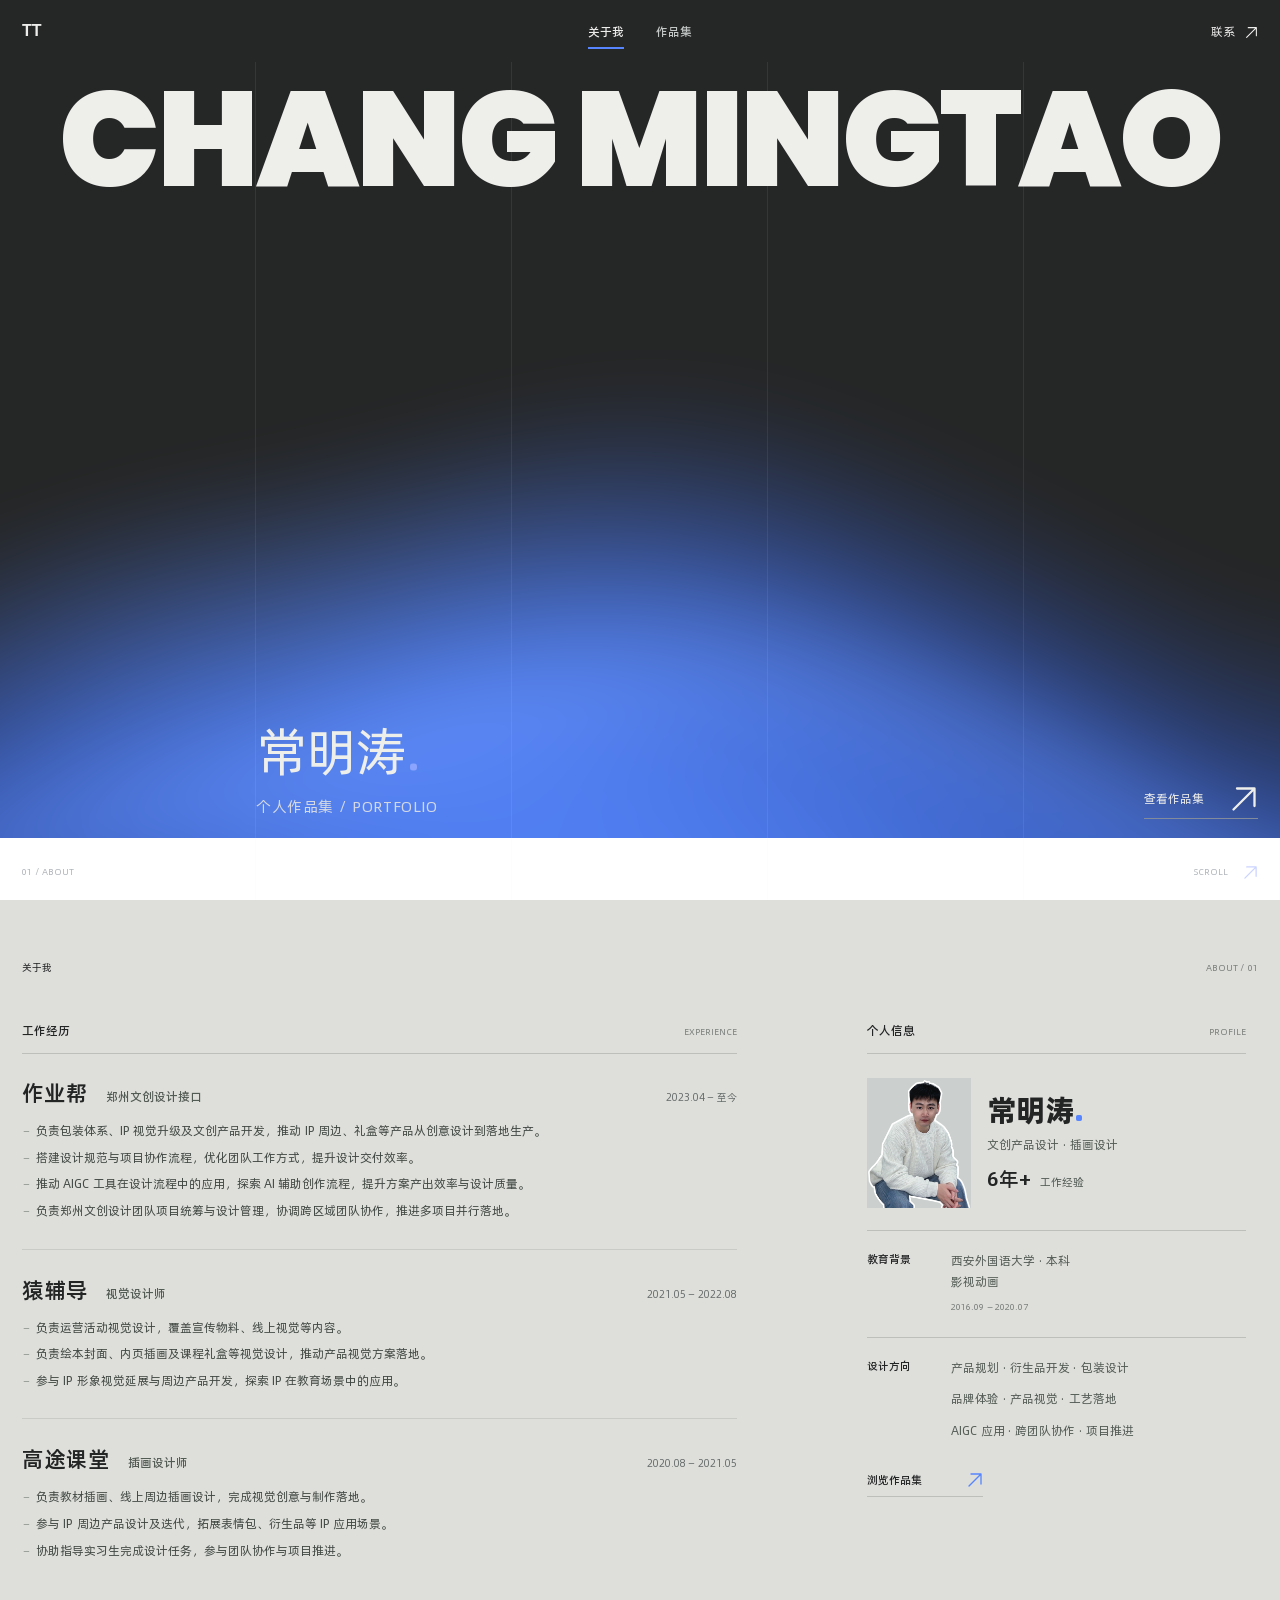
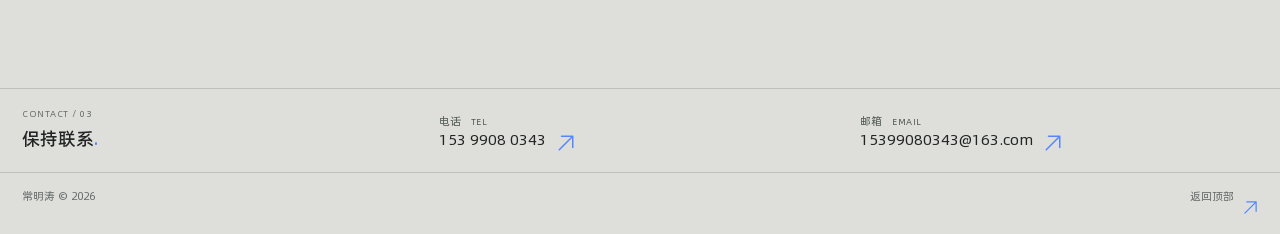
==== commit 8d2bec39: "Use lightweight cover previews while retaining HD project images" ====
--- a/index.html
+++ b/index.html
@@ -13,7 +13,7 @@
     <link rel="icon" type="image/svg+xml" href="./favicon.svg" />
     <link rel="preload" href="./assets/fonts/Poppins-Black.ttf" as="font" type="font/ttf" crossorigin />
     <link rel="stylesheet" href="./styles-minimal.css?v=20261029-visible-images" />
-    <script src="./script-minimal.js?v=20261029-no-thanks" defer></script>
+    <script src="./script-minimal.js?v=20261029-preview-images" defer></script>
     <script src="./water-flow.js?v=20261028-cover33" defer></script>
   </head>
   <body data-view="about">
@@ -120,7 +120,7 @@
             <a class="folder-tab-link" href="#work-collection">产品系列开发</a>
             <div class="cover-image-slot"><img src="./assets/portfolio/doodle-collection.svg" alt="产品系列开发 · 手绘立方体" width="128" height="128" loading="lazy" /></div>
             <div class="project-index" role="group" aria-label="产品系列开发项目目录" tabindex="0">
-              <div class="project-preview" aria-hidden="true"><img src="./assets/portfolio/hd/page-05.jpg" alt="" width="2400" height="1350" loading="lazy" /><span class="project-preview-caption">01 / 领航计划 · 水手分</span><span class="project-preview-hint">移入查看项目目录</span></div>
+              <div class="project-preview" aria-hidden="true"><img src="./assets/portfolio/previews/page-05.jpg" alt="" width="1200" height="675" loading="lazy" /><span class="project-preview-caption">01 / 领航计划 · 水手分</span><span class="project-preview-hint">移入查看项目目录</span></div>
               <div class="project-index-label"><span><strong>产品系列开发</strong><span>PRODUCT COLLECTIONS</span></span><span>03 PROJECTS</span></div>
               <ol class="project-index-list">
                 <li><button class="project-index-button" type="button" data-category="collection" data-project-title="领航计划 · 水手分" data-project-summary="围绕品牌 IP 雪球，建立 V1—V8 成长奖励机制，覆盖产品规划、商品设计、包装与打样。" aria-haspopup="dialog"><span class="project-order">01</span><span class="project-text"><strong>领航计划 · 水手分</strong></span><span class="project-direction" aria-hidden="true">↗</span></button></li>
@@ -134,7 +134,7 @@
             <a class="folder-tab-link" href="#work-product">产品设计</a>
             <div class="cover-image-slot"><img src="./assets/portfolio/doodle-product.svg" alt="产品设计 · 手绘调色盘" width="128" height="128" loading="lazy" /></div>
             <div class="project-index" role="group" aria-label="产品设计项目目录" tabindex="0">
-              <div class="project-preview" aria-hidden="true"><img src="./assets/portfolio/hd/page-29.jpg" alt="" width="2400" height="1350" loading="lazy" /><span class="project-preview-caption">01 / 超级自然拼读</span><span class="project-preview-hint">移入查看项目目录</span></div>
+              <div class="project-preview" aria-hidden="true"><img src="./assets/portfolio/previews/page-29.jpg" alt="" width="1200" height="675" loading="lazy" /><span class="project-preview-caption">01 / 超级自然拼读</span><span class="project-preview-hint">移入查看项目目录</span></div>
               <div class="project-index-label"><span><strong>产品设计</strong><span>PRODUCT DESIGN</span></span><span>04 PROJECTS</span></div>
               <ol class="project-index-list">
                 <li><button class="project-index-button" type="button" data-category="product" data-project-title="超级自然拼读" data-project-summary="通过 26 字母 IP 系统与可动结构，将字母、发音与拼读关系转化为可视、可操作的学习体验。" aria-haspopup="dialog"><span class="project-order">01</span><span class="project-text"><strong>超级自然拼读</strong></span><span class="project-direction" aria-hidden="true">↗</span></button></li>
@@ -149,7 +149,7 @@
             <a class="folder-tab-link" href="#work-visual">品牌视觉设计</a>
             <div class="cover-image-slot"><img src="./assets/portfolio/doodle-visual.svg" alt="品牌视觉设计 · 手绘标签" width="128" height="128" loading="lazy" /></div>
             <div class="project-index" role="group" aria-label="品牌视觉设计项目目录" tabindex="0">
-              <div class="project-preview" aria-hidden="true"><img src="./assets/portfolio/hd/page-45.jpg" alt="" width="2400" height="1350" loading="lazy" /><span class="project-preview-caption">01 / 校园招聘活动视觉</span><span class="project-preview-hint">移入查看项目目录</span></div>
+              <div class="project-preview" aria-hidden="true"><img src="./assets/portfolio/previews/page-45.jpg" alt="" width="1200" height="675" loading="lazy" /><span class="project-preview-caption">01 / 校园招聘活动视觉</span><span class="project-preview-hint">移入查看项目目录</span></div>
               <div class="project-index-label"><span><strong>品牌视觉设计</strong><span>BRAND VISUAL DESIGN</span></span><span>03 PROJECTS</span></div>
               <ol class="project-index-list">
                 <li><button class="project-index-button" type="button" data-category="visual" data-project-title="校园招聘活动视觉" data-project-summary="以统一主视觉延展招聘详情页、公众号与线下易拉宝，形成跨媒介的活动视觉系统。" aria-haspopup="dialog"><span class="project-order">01</span><span class="project-text"><strong>校园招聘活动视觉</strong></span><span class="project-direction" aria-hidden="true">↗</span></button></li>
@@ -163,7 +163,7 @@
             <a class="folder-tab-link" href="#work-workflow">设计流程</a>
             <div class="cover-image-slot"><img src="./assets/portfolio/doodle-workflow.svg" alt="设计流程 · 手绘循环箭头" width="128" height="128" loading="lazy" /></div>
             <div class="project-index" role="group" aria-label="设计流程项目目录" tabindex="0">
-              <div class="project-preview" aria-hidden="true"><img src="./assets/portfolio/hd/page-56.jpg" alt="" width="2400" height="1350" loading="lazy" /><span class="project-preview-caption">01 / AIGC 封面视觉系统</span><span class="project-preview-hint">移入查看项目目录</span></div>
+              <div class="project-preview" aria-hidden="true"><img src="./assets/portfolio/previews/page-56.jpg" alt="" width="1200" height="675" loading="lazy" /><span class="project-preview-caption">01 / AIGC 封面视觉系统</span><span class="project-preview-hint">移入查看项目目录</span></div>
               <div class="project-index-label"><span><strong>设计流程</strong><span>DESIGN WORKFLOW</span></span><span>03 PROJECTS</span></div>
               <ol class="project-index-list">
                 <li><button class="project-index-button" type="button" data-category="workflow" data-project-title="AIGC 封面视觉系统" data-project-summary="从受众与风格策略，到 AI 探索、关键词沉淀和版式控制，构建统一的系列封面视觉。" aria-haspopup="dialog"><span class="project-order">01</span><span class="project-text"><strong>AIGC 封面视觉系统</strong></span><span class="project-direction" aria-hidden="true">↗</span></button></li>
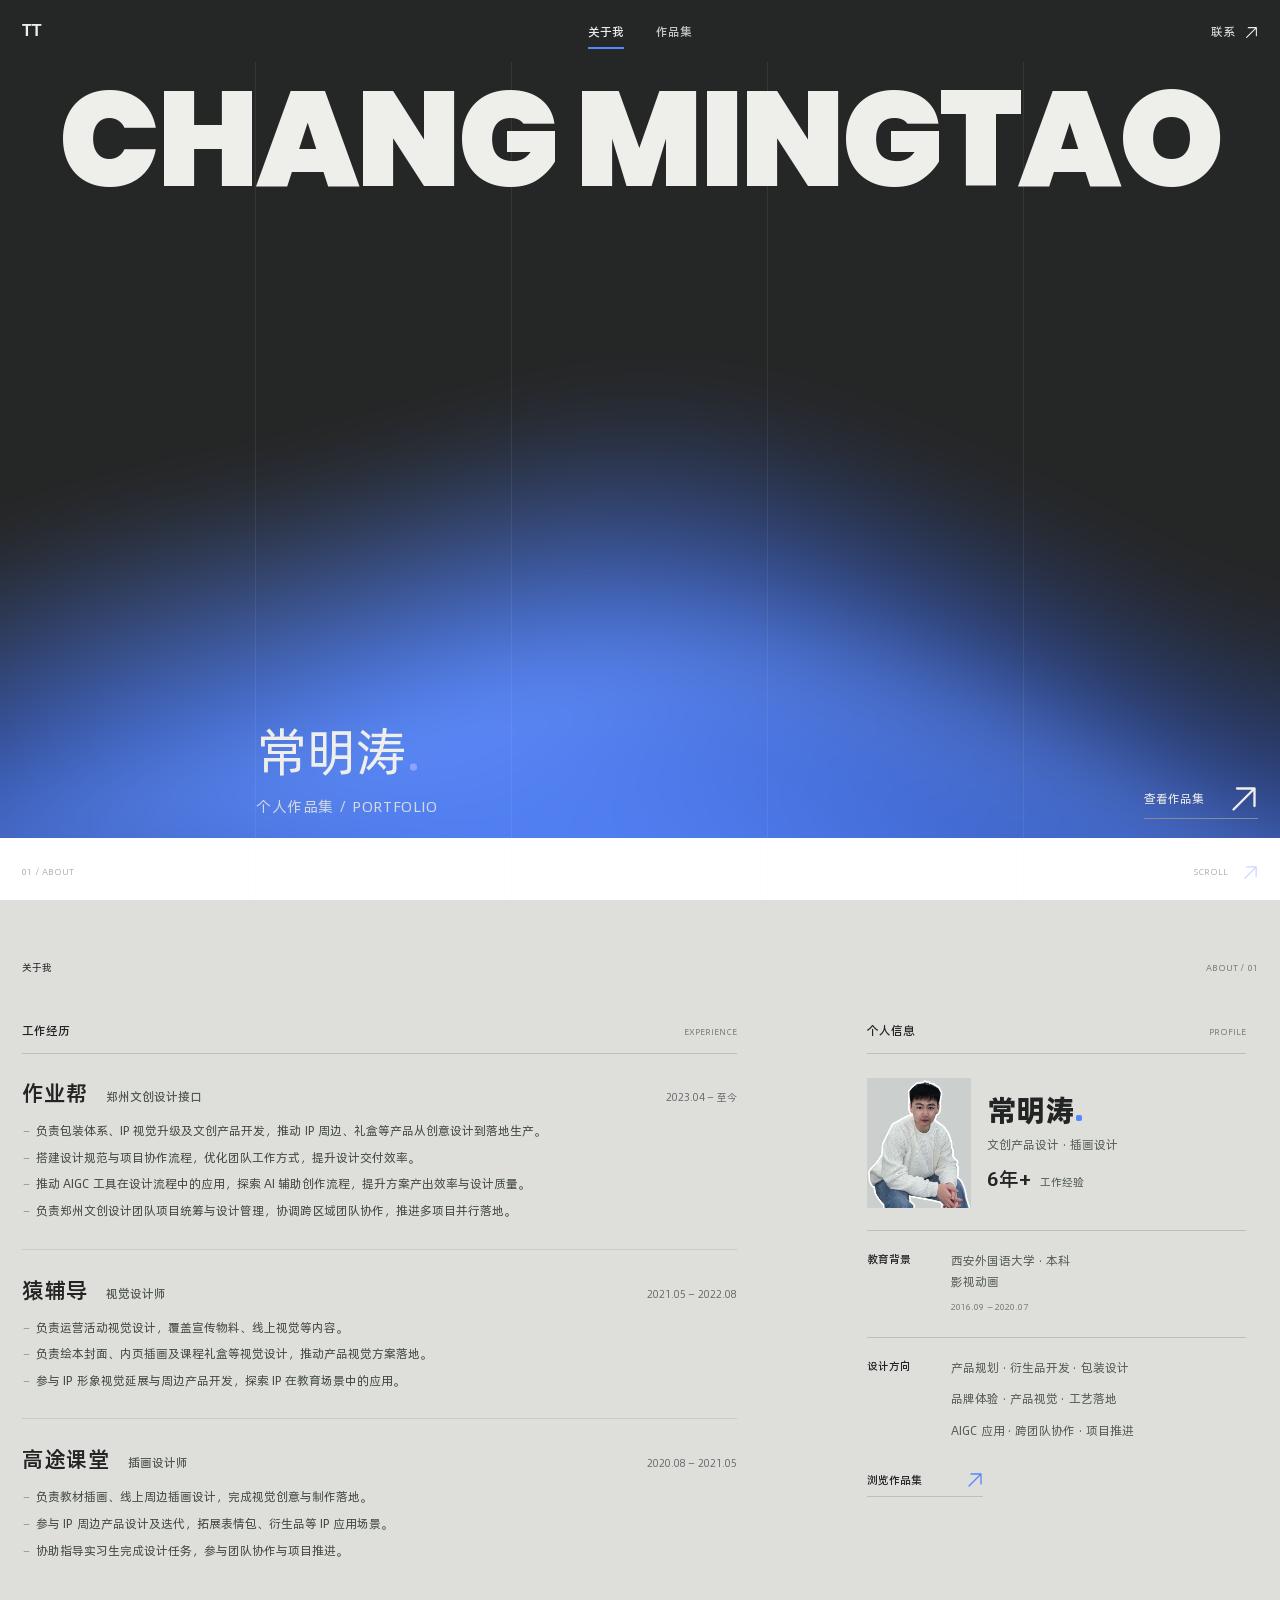
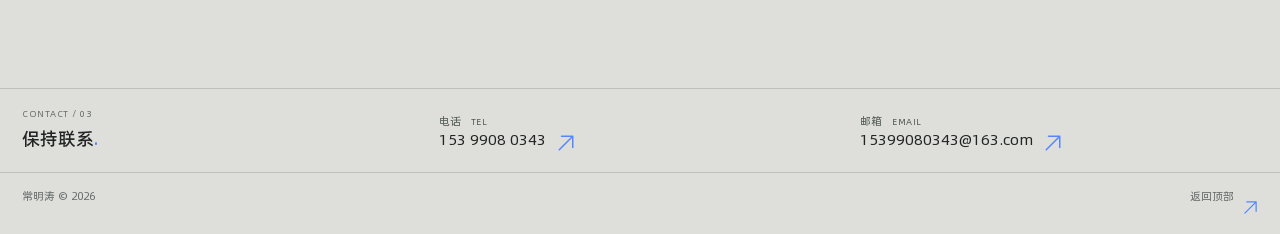
==== commit a3868d82: "Fit mobile portfolio sections and improve detail image delivery" ====
--- a/index.html
+++ b/index.html
@@ -12,8 +12,8 @@
     <title>常明涛 — 个人作品集</title>
     <link rel="icon" type="image/svg+xml" href="./favicon.svg" />
     <link rel="preload" href="./assets/fonts/Poppins-Black.ttf" as="font" type="font/ttf" crossorigin />
-    <link rel="stylesheet" href="./styles-minimal.css?v=20261029-visible-images" />
-    <script src="./script-minimal.js?v=20261029-preview-images" defer></script>
+    <link rel="stylesheet" href="./styles-minimal.css?v=20261029-compact-detail2" />
+    <script src="./script-minimal.js?v=20261029-compact-detail2" defer></script>
     <script src="./water-flow.js?v=20261028-cover33" defer></script>
   </head>
   <body data-view="about">
--- a/styles-minimal.css
+++ b/styles-minimal.css
@@ -447,7 +447,7 @@
   .text-skeleton i { height: 12px; }
   .text-skeleton-small { margin: 30px 0; }
   .text-skeleton-small i { height: 4px; }
-  .archive-heading { padding-top: 42px; padding-bottom: 18px; }
+  .archive-heading { height: calc(100svh - var(--header-height)); min-height: 0; grid-template-rows: minmax(0, 1fr) auto; padding-top: 30px; padding-bottom: max(34px, env(safe-area-inset-bottom)); }
   .archive-foot { grid-template-columns: repeat(var(--grid-columns), minmax(0, 1fr)); }
   .archive-foot > span { grid-column: 1; }
   .archive-note { grid-column: 2 / span 2; font-size: 9px; letter-spacing: .03em; }
@@ -455,8 +455,8 @@
   .archive-foot { font-size: 9px; }
   .archive-foot a { gap: 8px; font-size: 9px; white-space: nowrap; }
   .work-list { padding-top: 0; }
-  .work-entry { position: relative; top: auto; grid-template-columns: repeat(var(--grid-columns), minmax(0, 1fr)); grid-template-rows: minmax(210px, 40svh) 1fr; gap: 12px; height: auto; min-height: calc(100svh - var(--header-height)); margin: 0; padding: 10px 0; }
-  .work-entry:nth-child(n) { --card-inset: 18px; --stack-depth: 0px; clip-path: none; }
+  .work-entry { position: relative; top: auto; grid-template-columns: repeat(var(--grid-columns), minmax(0, 1fr)); grid-template-rows: clamp(132px, 22svh, 180px) 1fr; gap: 8px; height: auto; min-height: calc(100svh - var(--header-height)); margin: 0; padding: 10px 0 18px; }
+  .work-entry:nth-child(n) { --card-inset: 18px; --stack-depth: 0px; clip-path: none; transform: none; }
   .work-entry.is-stacked .card-number,
   .work-entry.is-stacked .card-cover-content,
   .work-entry.is-stacked .card-arrow,
@@ -468,7 +468,7 @@
   .work-entry.is-stacked .folder-tab-link,
   .work-entry.is-upcoming .folder-tab-link { color: #62686d; background: transparent; font-weight: 750; }
   .folder-tab-link { top: 10px; height: max(21px, 4svh); font-size: 11px; padding: 0 5px; }
-  .cover-image-slot, #work-product .cover-image-slot, #work-visual .cover-image-slot, #work-workflow .cover-image-slot { left: 18px; right: auto; top: 25svh; bottom: auto; width: 76px; }
+  .cover-image-slot, #work-product .cover-image-slot, #work-visual .cover-image-slot, #work-workflow .cover-image-slot { left: auto; right: 18px; top: 65px; bottom: auto; width: 54px; }
   .project-card { clip-path: var(--folder-mobile-clip); }
   .work-entry { grid-template-areas: 'cover cover cover cover' 'directory directory directory directory'; }
   .work-showcase { position: relative; inset: auto; grid-area: cover; grid-column: 1 / -1; }
@@ -477,19 +477,21 @@
   .card-number { top: calc(10% + 13px); right: 13px; font-size: 8px; }
   .card-arrow { bottom: 13px; left: auto; right: 13px; width: 24px; height: 24px; font-size: 14px; }
   .entry-caption { display: none; }
-  .project-index { margin-bottom: 0; padding: 4px var(--card-inset) 10px; }
+  .project-index { margin-bottom: 0; padding: 0 var(--card-inset) 0; justify-content: flex-start; }
   .project-index .project-preview,
-  .project-index:is(:hover, :focus-within) .project-preview { position: static; display: block; flex-shrink: 0; margin-bottom: 18px; opacity: 1; visibility: visible; transform: none; }
+  .project-index:is(:hover, :focus-within) .project-preview { position: static; display: block; flex-shrink: 0; margin-bottom: 12px; opacity: 1; visibility: visible; transform: none; }
+  .project-preview img { max-height: 23svh; }
+  .project-preview-caption { margin-top: 6px; font-size: 11px; }
   .project-preview-hint { display: none; }
   .project-index-label, .project-index-list { opacity: 1; visibility: visible; transform: none; pointer-events: auto; }
   .card-hint { left: 18px; bottom: 13px; font-size: 9px; }
-  .project-index-label { align-items: flex-start; }
+  .project-index-label { align-items: flex-start; padding-bottom: 8px; }
   .project-index-label > span:first-child { display: grid; gap: 3px; }
   .project-index-label > span:last-child { font-size: 8px; }
   .project-index-label strong { font-size: 16px; }
   .project-cover-summary { font-size: 11px; }
   .project-index-list { grid-template-columns: 1fr; }
-  .project-index-button { grid-template-columns: 20px minmax(0, 1fr) 14px; gap: 7px; min-height: 48px; padding: 6px 8px 6px 0; }
+  .project-index-button { grid-template-columns: 20px minmax(0, 1fr) 14px; gap: 7px; min-height: 36px; padding: 5px 8px 5px 0; }
   .project-text strong { font-size: 11px; }
   .project-order { font-size: 8px; }
   .card-cover-content, #work-product .card-cover-content, #work-visual .card-cover-content, #work-workflow .card-cover-content { top: calc(10% + 18px); left: 18px; max-width: 76%; }
@@ -577,8 +579,7 @@
 :is(.project-preview-hint, .image-zoom-hint)::after { display: inline-block; width: 12px; height: 12px; margin-left: 4px; vertical-align: -2px; }
 .card-hint { gap: 4px; }
 .card-hint::after { width: 12px !important; height: 12px !important; }
-.detail-figure.image-unavailable .detail-image-button::after {
-  content: '图片暂时未加载，点击重试';
+.detail-image-status {
   position: absolute;
   inset: 0;
   display: grid;
@@ -587,7 +588,9 @@
   background: #d1d4cd;
   font-size: 12px;
   font-weight: 600;
-}
+  pointer-events: none;
+}
+.detail-figure:not(.image-loading):not(.image-unavailable) .detail-image-status { display: none; }
 
 @media (max-width: 680px) {
   .explore-link span { --arrow-size: 28px; }
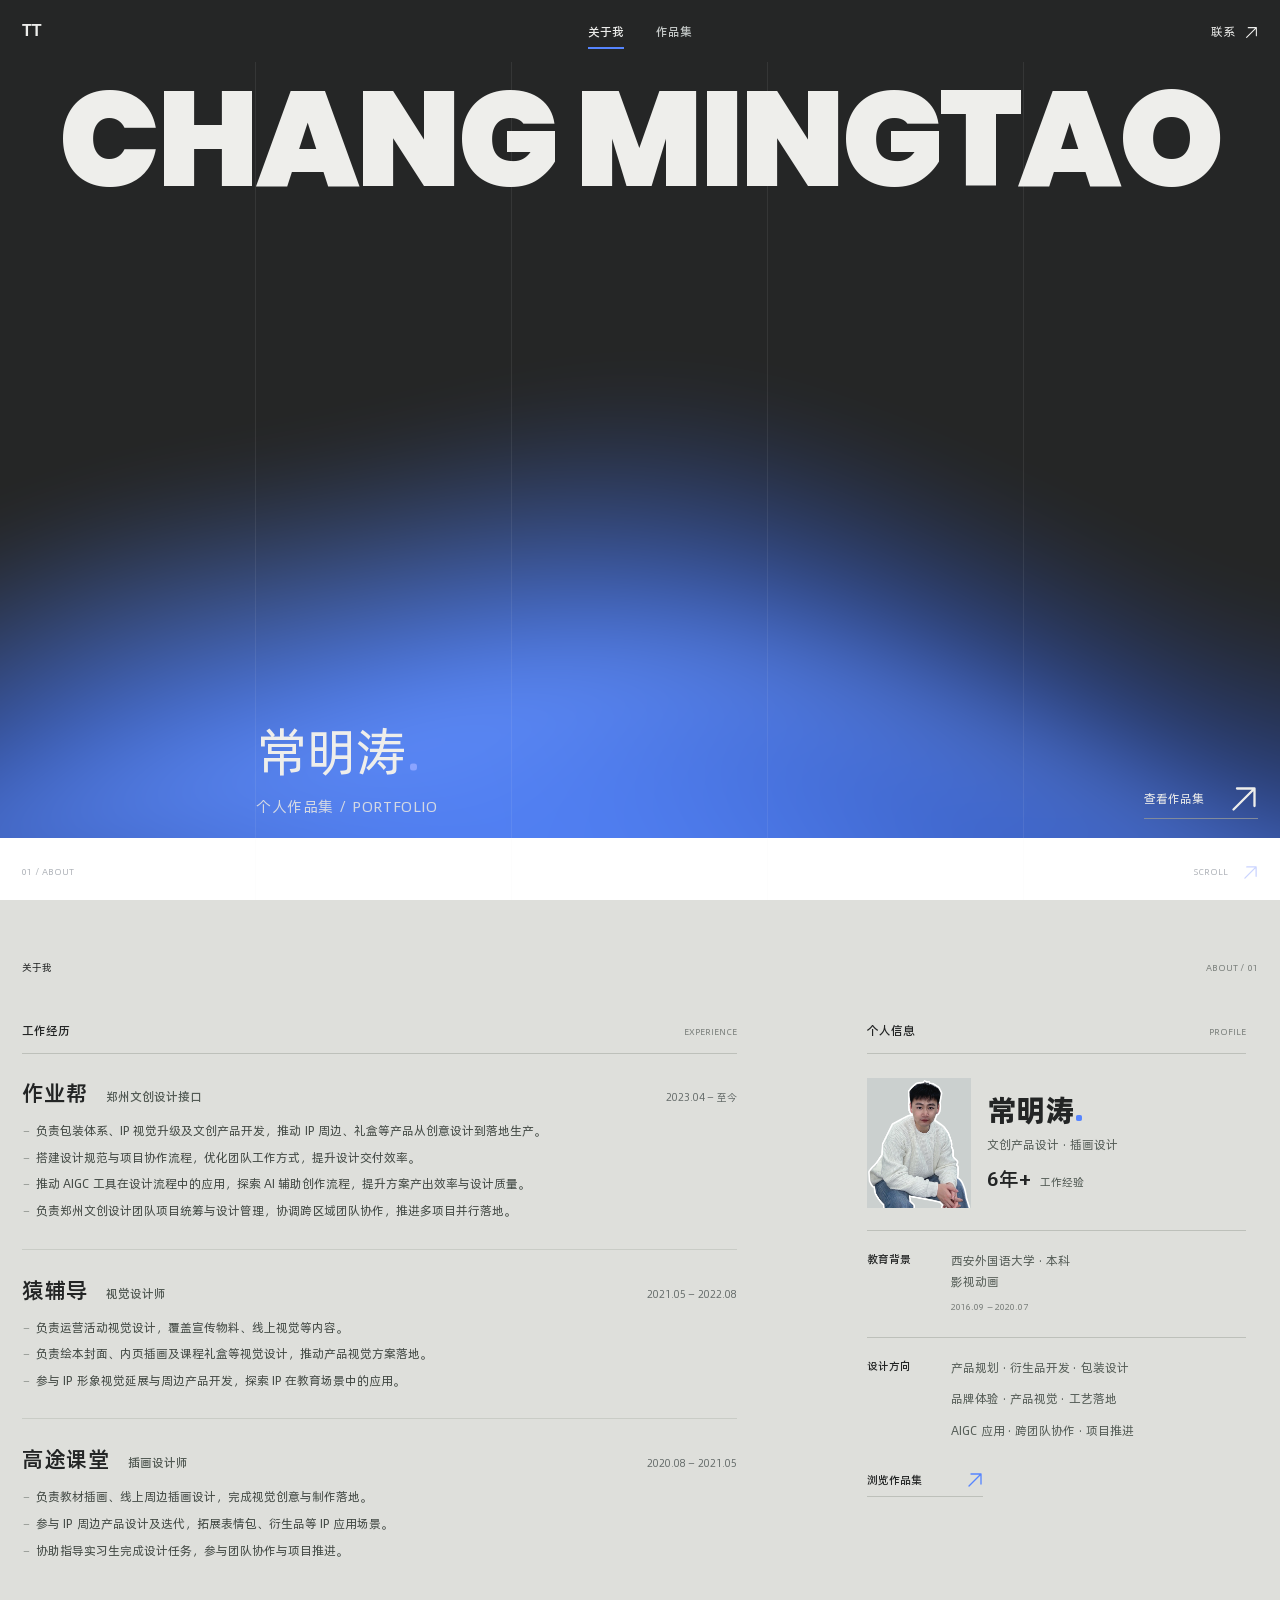
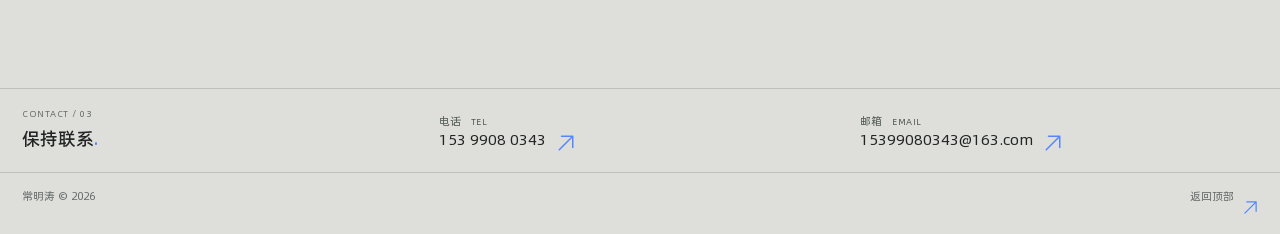
==== commit e547916d: "Show lightweight images first and refine mobile chapter layout" ====
--- a/index.html
+++ b/index.html
@@ -12,8 +12,8 @@
     <title>常明涛 — 个人作品集</title>
     <link rel="icon" type="image/svg+xml" href="./favicon.svg" />
     <link rel="preload" href="./assets/fonts/Poppins-Black.ttf" as="font" type="font/ttf" crossorigin />
-    <link rel="stylesheet" href="./styles-minimal.css?v=20261029-compact-detail2" />
-    <script src="./script-minimal.js?v=20261029-compact-detail2" defer></script>
+    <link rel="stylesheet" href="./styles-minimal.css?v=20261029-progressive3" />
+    <script src="./script-minimal.js?v=20261029-progressive3" defer></script>
     <script src="./water-flow.js?v=20261028-cover33" defer></script>
   </head>
   <body data-view="about">
@@ -120,7 +120,7 @@
             <a class="folder-tab-link" href="#work-collection">产品系列开发</a>
             <div class="cover-image-slot"><img src="./assets/portfolio/doodle-collection.svg" alt="产品系列开发 · 手绘立方体" width="128" height="128" loading="lazy" /></div>
             <div class="project-index" role="group" aria-label="产品系列开发项目目录" tabindex="0">
-              <div class="project-preview" aria-hidden="true"><img src="./assets/portfolio/previews/page-05.jpg" alt="" width="1200" height="675" loading="lazy" /><span class="project-preview-caption">01 / 领航计划 · 水手分</span><span class="project-preview-hint">移入查看项目目录</span></div>
+              <div class="project-preview" aria-hidden="true"><img src="./assets/portfolio/quick/page-05.jpg" alt="" width="1200" height="675" loading="lazy" /><span class="project-preview-caption">01 / 领航计划 · 水手分</span><span class="project-preview-hint">移入查看项目目录</span></div>
               <div class="project-index-label"><span><strong>产品系列开发</strong><span>PRODUCT COLLECTIONS</span></span><span>03 PROJECTS</span></div>
               <ol class="project-index-list">
                 <li><button class="project-index-button" type="button" data-category="collection" data-project-title="领航计划 · 水手分" data-project-summary="围绕品牌 IP 雪球，建立 V1—V8 成长奖励机制，覆盖产品规划、商品设计、包装与打样。" aria-haspopup="dialog"><span class="project-order">01</span><span class="project-text"><strong>领航计划 · 水手分</strong></span><span class="project-direction" aria-hidden="true">↗</span></button></li>
@@ -134,7 +134,7 @@
             <a class="folder-tab-link" href="#work-product">产品设计</a>
             <div class="cover-image-slot"><img src="./assets/portfolio/doodle-product.svg" alt="产品设计 · 手绘调色盘" width="128" height="128" loading="lazy" /></div>
             <div class="project-index" role="group" aria-label="产品设计项目目录" tabindex="0">
-              <div class="project-preview" aria-hidden="true"><img src="./assets/portfolio/previews/page-29.jpg" alt="" width="1200" height="675" loading="lazy" /><span class="project-preview-caption">01 / 超级自然拼读</span><span class="project-preview-hint">移入查看项目目录</span></div>
+              <div class="project-preview" aria-hidden="true"><img src="./assets/portfolio/quick/page-29.jpg" alt="" width="1200" height="675" loading="lazy" /><span class="project-preview-caption">01 / 超级自然拼读</span><span class="project-preview-hint">移入查看项目目录</span></div>
               <div class="project-index-label"><span><strong>产品设计</strong><span>PRODUCT DESIGN</span></span><span>04 PROJECTS</span></div>
               <ol class="project-index-list">
                 <li><button class="project-index-button" type="button" data-category="product" data-project-title="超级自然拼读" data-project-summary="通过 26 字母 IP 系统与可动结构，将字母、发音与拼读关系转化为可视、可操作的学习体验。" aria-haspopup="dialog"><span class="project-order">01</span><span class="project-text"><strong>超级自然拼读</strong></span><span class="project-direction" aria-hidden="true">↗</span></button></li>
@@ -149,7 +149,7 @@
             <a class="folder-tab-link" href="#work-visual">品牌视觉设计</a>
             <div class="cover-image-slot"><img src="./assets/portfolio/doodle-visual.svg" alt="品牌视觉设计 · 手绘标签" width="128" height="128" loading="lazy" /></div>
             <div class="project-index" role="group" aria-label="品牌视觉设计项目目录" tabindex="0">
-              <div class="project-preview" aria-hidden="true"><img src="./assets/portfolio/previews/page-45.jpg" alt="" width="1200" height="675" loading="lazy" /><span class="project-preview-caption">01 / 校园招聘活动视觉</span><span class="project-preview-hint">移入查看项目目录</span></div>
+              <div class="project-preview" aria-hidden="true"><img src="./assets/portfolio/quick/page-45.jpg" alt="" width="1200" height="675" loading="lazy" /><span class="project-preview-caption">01 / 校园招聘活动视觉</span><span class="project-preview-hint">移入查看项目目录</span></div>
               <div class="project-index-label"><span><strong>品牌视觉设计</strong><span>BRAND VISUAL DESIGN</span></span><span>03 PROJECTS</span></div>
               <ol class="project-index-list">
                 <li><button class="project-index-button" type="button" data-category="visual" data-project-title="校园招聘活动视觉" data-project-summary="以统一主视觉延展招聘详情页、公众号与线下易拉宝，形成跨媒介的活动视觉系统。" aria-haspopup="dialog"><span class="project-order">01</span><span class="project-text"><strong>校园招聘活动视觉</strong></span><span class="project-direction" aria-hidden="true">↗</span></button></li>
@@ -163,7 +163,7 @@
             <a class="folder-tab-link" href="#work-workflow">设计流程</a>
             <div class="cover-image-slot"><img src="./assets/portfolio/doodle-workflow.svg" alt="设计流程 · 手绘循环箭头" width="128" height="128" loading="lazy" /></div>
             <div class="project-index" role="group" aria-label="设计流程项目目录" tabindex="0">
-              <div class="project-preview" aria-hidden="true"><img src="./assets/portfolio/previews/page-56.jpg" alt="" width="1200" height="675" loading="lazy" /><span class="project-preview-caption">01 / AIGC 封面视觉系统</span><span class="project-preview-hint">移入查看项目目录</span></div>
+              <div class="project-preview" aria-hidden="true"><img src="./assets/portfolio/quick/page-56.jpg" alt="" width="1200" height="675" loading="lazy" /><span class="project-preview-caption">01 / AIGC 封面视觉系统</span><span class="project-preview-hint">移入查看项目目录</span></div>
               <div class="project-index-label"><span><strong>设计流程</strong><span>DESIGN WORKFLOW</span></span><span>03 PROJECTS</span></div>
               <ol class="project-index-list">
                 <li><button class="project-index-button" type="button" data-category="workflow" data-project-title="AIGC 封面视觉系统" data-project-summary="从受众与风格策略，到 AI 探索、关键词沉淀和版式控制，构建统一的系列封面视觉。" aria-haspopup="dialog"><span class="project-order">01</span><span class="project-text"><strong>AIGC 封面视觉系统</strong></span><span class="project-direction" aria-hidden="true">↗</span></button></li>
--- a/styles-minimal.css
+++ b/styles-minimal.css
@@ -455,7 +455,7 @@
   .archive-foot { font-size: 9px; }
   .archive-foot a { gap: 8px; font-size: 9px; white-space: nowrap; }
   .work-list { padding-top: 0; }
-  .work-entry { position: relative; top: auto; grid-template-columns: repeat(var(--grid-columns), minmax(0, 1fr)); grid-template-rows: clamp(132px, 22svh, 180px) 1fr; gap: 8px; height: auto; min-height: calc(100svh - var(--header-height)); margin: 0; padding: 10px 0 18px; }
+  .work-entry { position: relative; top: auto; grid-template-columns: repeat(var(--grid-columns), minmax(0, 1fr)); grid-template-rows: 112px 1fr; gap: 8px; height: auto; min-height: calc(100svh - var(--header-height)); margin: 0; padding: 10px 0 18px; }
   .work-entry:nth-child(n) { --card-inset: 18px; --stack-depth: 0px; clip-path: none; transform: none; }
   .work-entry.is-stacked .card-number,
   .work-entry.is-stacked .card-cover-content,
@@ -468,18 +468,18 @@
   .work-entry.is-stacked .folder-tab-link,
   .work-entry.is-upcoming .folder-tab-link { color: #62686d; background: transparent; font-weight: 750; }
   .folder-tab-link { top: 10px; height: max(21px, 4svh); font-size: 11px; padding: 0 5px; }
-  .cover-image-slot, #work-product .cover-image-slot, #work-visual .cover-image-slot, #work-workflow .cover-image-slot { left: auto; right: 18px; top: 65px; bottom: auto; width: 54px; }
+  .cover-image-slot, #work-product .cover-image-slot, #work-visual .cover-image-slot, #work-workflow .cover-image-slot { left: 18px; right: auto; top: 54px; bottom: auto; width: 42px; }
   .project-card { clip-path: var(--folder-mobile-clip); }
   .work-entry { grid-template-areas: 'cover cover cover cover' 'directory directory directory directory'; }
   .work-showcase { position: relative; inset: auto; grid-area: cover; grid-column: 1 / -1; }
   .project-index { grid-area: directory; grid-column: 1 / -1; }
   .project-card { aspect-ratio: auto; height: 100%; min-height: 0; border-radius: 0; }
   .card-number { top: calc(10% + 13px); right: 13px; font-size: 8px; }
-  .card-arrow { bottom: 13px; left: auto; right: 13px; width: 24px; height: 24px; font-size: 14px; }
+  .work-entry .project-card .card-arrow, .work-entry .project-card .card-hint { display: none; }
   .entry-caption { display: none; }
   .project-index { margin-bottom: 0; padding: 0 var(--card-inset) 0; justify-content: flex-start; }
   .project-index .project-preview,
-  .project-index:is(:hover, :focus-within) .project-preview { position: static; display: block; flex-shrink: 0; margin-bottom: 12px; opacity: 1; visibility: visible; transform: none; }
+  .project-index:is(:hover, :focus-within) .project-preview { position: static; display: block; flex-shrink: 0; margin-bottom: 28px; opacity: 1; visibility: visible; transform: none; }
   .project-preview img { max-height: 23svh; }
   .project-preview-caption { margin-top: 6px; font-size: 11px; }
   .project-preview-hint { display: none; }
@@ -494,7 +494,7 @@
   .project-index-button { grid-template-columns: 20px minmax(0, 1fr) 14px; gap: 7px; min-height: 36px; padding: 5px 8px 5px 0; }
   .project-text strong { font-size: 11px; }
   .project-order { font-size: 8px; }
-  .card-cover-content, #work-product .card-cover-content, #work-visual .card-cover-content, #work-workflow .card-cover-content { top: calc(10% + 18px); left: 18px; max-width: 76%; }
+  .card-cover-content, #work-product .card-cover-content, #work-visual .card-cover-content, #work-workflow .card-cover-content { top: 44px; left: 72px; max-width: calc(100% - 90px); }
   .card-cover-content .card-eyebrow { font-size: 20px; font-weight: 900; }
   .card-number { top: calc(10% + 13px); right: 13px; max-width: 40%; text-align: right; font-size: 8px; }
   .contact-section { row-gap: 14px; align-items: stretch; padding-top: 16px; padding-bottom: 18px; }
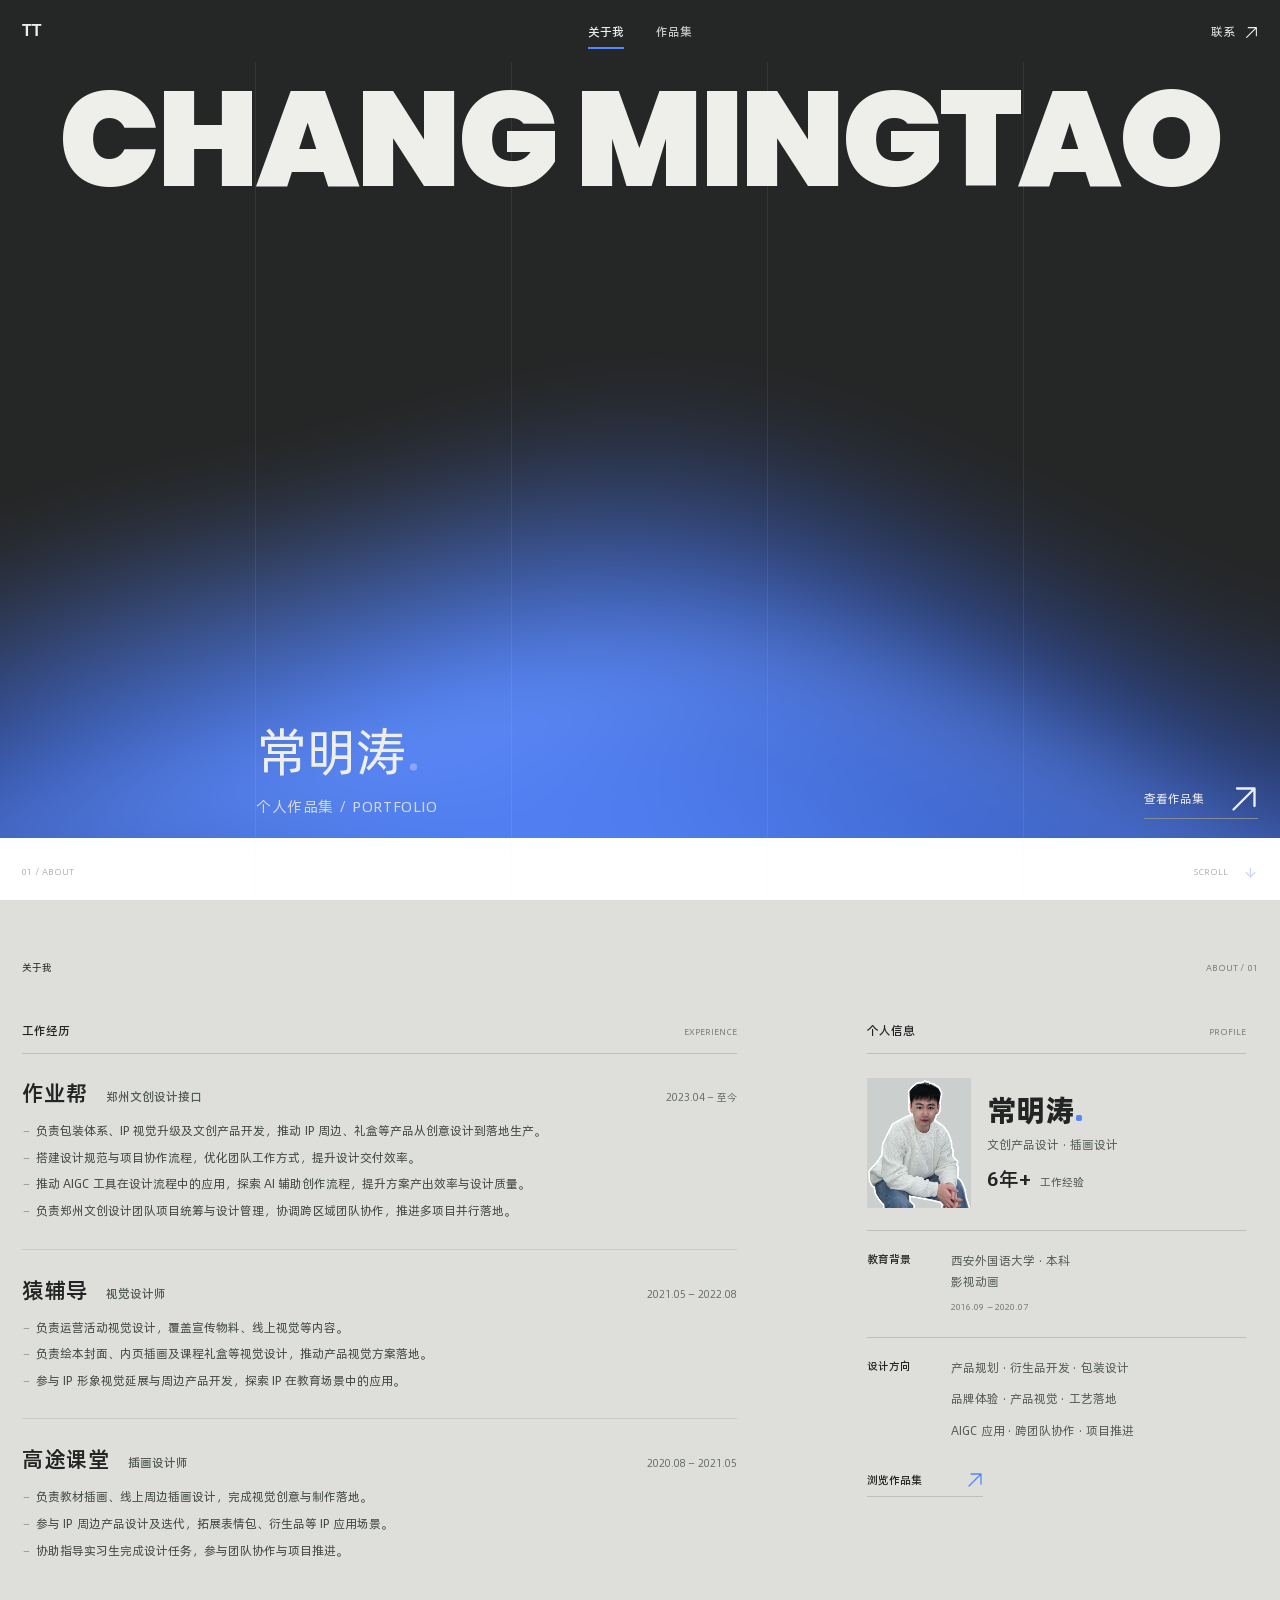
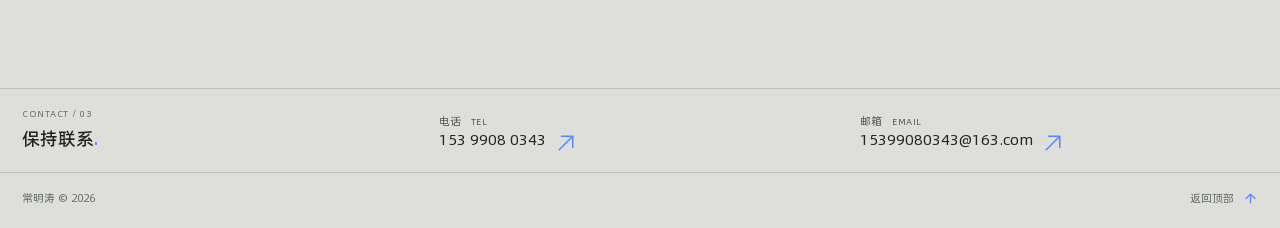
==== commit 847b6160: "Serve crisp images on Pages and align mobile layout details" ====
--- a/index.html
+++ b/index.html
@@ -12,8 +12,8 @@
     <title>常明涛 — 个人作品集</title>
     <link rel="icon" type="image/svg+xml" href="./favicon.svg" />
     <link rel="preload" href="./assets/fonts/Poppins-Black.ttf" as="font" type="font/ttf" crossorigin />
-    <link rel="stylesheet" href="./styles-minimal.css?v=20261029-progressive3" />
-    <script src="./script-minimal.js?v=20261029-progressive3" defer></script>
+    <link rel="stylesheet" href="./styles-minimal.css?v=20261029-crisp-align4" />
+    <script src="./script-minimal.js?v=20261029-crisp-align4" defer></script>
     <script src="./water-flow.js?v=20261028-cover33" defer></script>
   </head>
   <body data-view="about">
@@ -120,7 +120,7 @@
             <a class="folder-tab-link" href="#work-collection">产品系列开发</a>
             <div class="cover-image-slot"><img src="./assets/portfolio/doodle-collection.svg" alt="产品系列开发 · 手绘立方体" width="128" height="128" loading="lazy" /></div>
             <div class="project-index" role="group" aria-label="产品系列开发项目目录" tabindex="0">
-              <div class="project-preview" aria-hidden="true"><img src="./assets/portfolio/quick/page-05.jpg" alt="" width="1200" height="675" loading="lazy" /><span class="project-preview-caption">01 / 领航计划 · 水手分</span><span class="project-preview-hint">移入查看项目目录</span></div>
+              <div class="project-preview" aria-hidden="true"><img src="./assets/portfolio/screen/page-05.webp" alt="" width="1200" height="675" loading="lazy" /><span class="project-preview-caption">01 / 领航计划 · 水手分</span><span class="project-preview-hint">移入查看项目目录</span></div>
               <div class="project-index-label"><span><strong>产品系列开发</strong><span>PRODUCT COLLECTIONS</span></span><span>03 PROJECTS</span></div>
               <ol class="project-index-list">
                 <li><button class="project-index-button" type="button" data-category="collection" data-project-title="领航计划 · 水手分" data-project-summary="围绕品牌 IP 雪球，建立 V1—V8 成长奖励机制，覆盖产品规划、商品设计、包装与打样。" aria-haspopup="dialog"><span class="project-order">01</span><span class="project-text"><strong>领航计划 · 水手分</strong></span><span class="project-direction" aria-hidden="true">↗</span></button></li>
@@ -134,7 +134,7 @@
             <a class="folder-tab-link" href="#work-product">产品设计</a>
             <div class="cover-image-slot"><img src="./assets/portfolio/doodle-product.svg" alt="产品设计 · 手绘调色盘" width="128" height="128" loading="lazy" /></div>
             <div class="project-index" role="group" aria-label="产品设计项目目录" tabindex="0">
-              <div class="project-preview" aria-hidden="true"><img src="./assets/portfolio/quick/page-29.jpg" alt="" width="1200" height="675" loading="lazy" /><span class="project-preview-caption">01 / 超级自然拼读</span><span class="project-preview-hint">移入查看项目目录</span></div>
+              <div class="project-preview" aria-hidden="true"><img src="./assets/portfolio/screen/page-29.webp" alt="" width="1200" height="675" loading="lazy" /><span class="project-preview-caption">01 / 超级自然拼读</span><span class="project-preview-hint">移入查看项目目录</span></div>
               <div class="project-index-label"><span><strong>产品设计</strong><span>PRODUCT DESIGN</span></span><span>04 PROJECTS</span></div>
               <ol class="project-index-list">
                 <li><button class="project-index-button" type="button" data-category="product" data-project-title="超级自然拼读" data-project-summary="通过 26 字母 IP 系统与可动结构，将字母、发音与拼读关系转化为可视、可操作的学习体验。" aria-haspopup="dialog"><span class="project-order">01</span><span class="project-text"><strong>超级自然拼读</strong></span><span class="project-direction" aria-hidden="true">↗</span></button></li>
@@ -149,7 +149,7 @@
             <a class="folder-tab-link" href="#work-visual">品牌视觉设计</a>
             <div class="cover-image-slot"><img src="./assets/portfolio/doodle-visual.svg" alt="品牌视觉设计 · 手绘标签" width="128" height="128" loading="lazy" /></div>
             <div class="project-index" role="group" aria-label="品牌视觉设计项目目录" tabindex="0">
-              <div class="project-preview" aria-hidden="true"><img src="./assets/portfolio/quick/page-45.jpg" alt="" width="1200" height="675" loading="lazy" /><span class="project-preview-caption">01 / 校园招聘活动视觉</span><span class="project-preview-hint">移入查看项目目录</span></div>
+              <div class="project-preview" aria-hidden="true"><img src="./assets/portfolio/screen/page-45.webp" alt="" width="1200" height="675" loading="lazy" /><span class="project-preview-caption">01 / 校园招聘活动视觉</span><span class="project-preview-hint">移入查看项目目录</span></div>
               <div class="project-index-label"><span><strong>品牌视觉设计</strong><span>BRAND VISUAL DESIGN</span></span><span>03 PROJECTS</span></div>
               <ol class="project-index-list">
                 <li><button class="project-index-button" type="button" data-category="visual" data-project-title="校园招聘活动视觉" data-project-summary="以统一主视觉延展招聘详情页、公众号与线下易拉宝，形成跨媒介的活动视觉系统。" aria-haspopup="dialog"><span class="project-order">01</span><span class="project-text"><strong>校园招聘活动视觉</strong></span><span class="project-direction" aria-hidden="true">↗</span></button></li>
@@ -163,7 +163,7 @@
             <a class="folder-tab-link" href="#work-workflow">设计流程</a>
             <div class="cover-image-slot"><img src="./assets/portfolio/doodle-workflow.svg" alt="设计流程 · 手绘循环箭头" width="128" height="128" loading="lazy" /></div>
             <div class="project-index" role="group" aria-label="设计流程项目目录" tabindex="0">
-              <div class="project-preview" aria-hidden="true"><img src="./assets/portfolio/quick/page-56.jpg" alt="" width="1200" height="675" loading="lazy" /><span class="project-preview-caption">01 / AIGC 封面视觉系统</span><span class="project-preview-hint">移入查看项目目录</span></div>
+              <div class="project-preview" aria-hidden="true"><img src="./assets/portfolio/screen/page-56.webp" alt="" width="1200" height="675" loading="lazy" /><span class="project-preview-caption">01 / AIGC 封面视觉系统</span><span class="project-preview-hint">移入查看项目目录</span></div>
               <div class="project-index-label"><span><strong>设计流程</strong><span>DESIGN WORKFLOW</span></span><span>03 PROJECTS</span></div>
               <ol class="project-index-list">
                 <li><button class="project-index-button" type="button" data-category="workflow" data-project-title="AIGC 封面视觉系统" data-project-summary="从受众与风格策略，到 AI 探索、关键词沉淀和版式控制，构建统一的系列封面视觉。" aria-haspopup="dialog"><span class="project-order">01</span><span class="project-text"><strong>AIGC 封面视觉系统</strong></span><span class="project-direction" aria-hidden="true">↗</span></button></li>
--- a/styles-minimal.css
+++ b/styles-minimal.css
@@ -323,8 +323,8 @@
 .contact-value:hover { color: var(--blue); }
 .contact-method-arrow { justify-self: end; color: var(--blue); font: 17px Arial, sans-serif; transition: transform .2s; }
 .contact-method-arrow:hover { transform: translate(2px, -2px); }
-.site-footer { display: flex; align-items: baseline; justify-content: space-between; gap: 16px; min-height: 56px; margin: 0; padding: 15px var(--gutter) 19px; border-top: 1px solid var(--line); background: var(--paper); color: #656c6a; font-family: var(--font-cn); font-size: 11px; font-weight: 450; line-height: 1.5; }
-.site-footer a { display: inline-flex; align-items: baseline; gap: 9px; white-space: nowrap; transition: color .2s; }
+.site-footer { display: flex; align-items: center; justify-content: space-between; gap: 16px; min-height: 56px; margin: 0; padding: 15px var(--gutter) 19px; border-top: 1px solid var(--line); background: var(--paper); color: #656c6a; font-family: var(--font-cn); font-size: 11px; font-weight: 450; line-height: 1.5; }
+.site-footer a { display: inline-flex; align-items: center; gap: 9px; white-space: nowrap; transition: color .2s; }
 .site-footer a:hover { color: var(--blue); }
 .site-footer a span { margin-left: 0; color: var(--blue); font: 15px/1 Arial, sans-serif; }
 
@@ -455,7 +455,7 @@
   .archive-foot { font-size: 9px; }
   .archive-foot a { gap: 8px; font-size: 9px; white-space: nowrap; }
   .work-list { padding-top: 0; }
-  .work-entry { position: relative; top: auto; grid-template-columns: repeat(var(--grid-columns), minmax(0, 1fr)); grid-template-rows: 112px 1fr; gap: 8px; height: auto; min-height: calc(100svh - var(--header-height)); margin: 0; padding: 10px 0 18px; }
+  .work-entry { position: relative; top: auto; grid-template-columns: repeat(var(--grid-columns), minmax(0, 1fr)); grid-template-rows: 94px 1fr; gap: 8px; height: auto; min-height: calc(100svh - var(--header-height)); margin: 0; padding: 10px 0 18px; }
   .work-entry:nth-child(n) { --card-inset: 18px; --stack-depth: 0px; clip-path: none; transform: none; }
   .work-entry.is-stacked .card-number,
   .work-entry.is-stacked .card-cover-content,
@@ -479,8 +479,8 @@
   .entry-caption { display: none; }
   .project-index { margin-bottom: 0; padding: 0 var(--card-inset) 0; justify-content: flex-start; }
   .project-index .project-preview,
-  .project-index:is(:hover, :focus-within) .project-preview { position: static; display: block; flex-shrink: 0; margin-bottom: 28px; opacity: 1; visibility: visible; transform: none; }
-  .project-preview img { max-height: 23svh; }
+  .project-index:is(:hover, :focus-within) .project-preview { position: static; display: block; flex-shrink: 0; margin-bottom: 40px; opacity: 1; visibility: visible; transform: none; }
+  .project-preview img { max-height: none; height: auto; width: 100%; }
   .project-preview-caption { margin-top: 6px; font-size: 11px; }
   .project-preview-hint { display: none; }
   .project-index-label, .project-index-list { opacity: 1; visibility: visible; transform: none; pointer-events: auto; }
@@ -502,11 +502,11 @@
   .contact-intro { min-height: auto; gap: 5px; }
   .contact-intro h2 { margin: 0; font-size: 18px; }
   .contact-methods { grid-template-columns: 1fr; gap: 12px; }
-  .contact-method { grid-template-columns: minmax(0, 1fr) 20px; grid-template-rows: auto auto; column-gap: 5px; row-gap: 3px; padding: 0; }
+  .contact-method { grid-template-columns: max-content 20px; grid-template-rows: auto auto; column-gap: 8px; row-gap: 6px; padding: 0; align-items: center; }
   .contact-method-label { grid-column: 1 / -1; display: flex; gap: 8px; font-size: 10px; }
   .contact-method-label > span { font-size: 8px; }
-  .contact-value { grid-column: 1; font-size: 13px; align-self: end; }
-  .contact-method-arrow { grid-row: 2; }
+  .contact-value { grid-column: 1; grid-row: 2; font-size: 13px; align-self: center; }
+  .contact-method-arrow { grid-column: 2; grid-row: 2; align-self: center; justify-self: start; }
   .quiet-label { font-size: 10px; }
   .site-footer { min-height: 52px; padding: 15px var(--gutter) 17px; font-size: 10px; }
   .detail-layout { grid-template-columns: repeat(var(--grid-columns), minmax(0, 1fr)); row-gap: 22px; }
@@ -541,7 +541,6 @@
     .text-link span, .archive-foot a span, .project-direction, .card-arrow,
     .contact-method-arrow, .site-footer a span, .detail-close > span,
     .detail-next > span:last-child, .detail-project-link > span:last-child) {
-  --arrow-shape: url('./assets/icons/arrow-up-right.svg');
   display: inline-grid;
   place-items: center;
   width: var(--arrow-size, 16px);
@@ -570,7 +569,7 @@
 .text-link span { --arrow-size: 16px; }
 .project-direction { --arrow-size: 20px; }
 .card-arrow { --arrow-size: 24px; }
-.card-arrow::after { width: 14px !important; height: 14px !important; }
+.card-arrow::after { position: absolute; left: 50%; top: 50%; transform: translate(-50%, -50%); width: 14px !important; height: 14px !important; }
 .contact-method-arrow { --arrow-size: 18px; }
 .site-footer a span { --arrow-shape: url('./assets/icons/arrow-up.svg'); --arrow-size: 15px; }
 .detail-close > span { --arrow-shape: url('./assets/icons/arrow-left.svg'); --arrow-size: 18px; }
